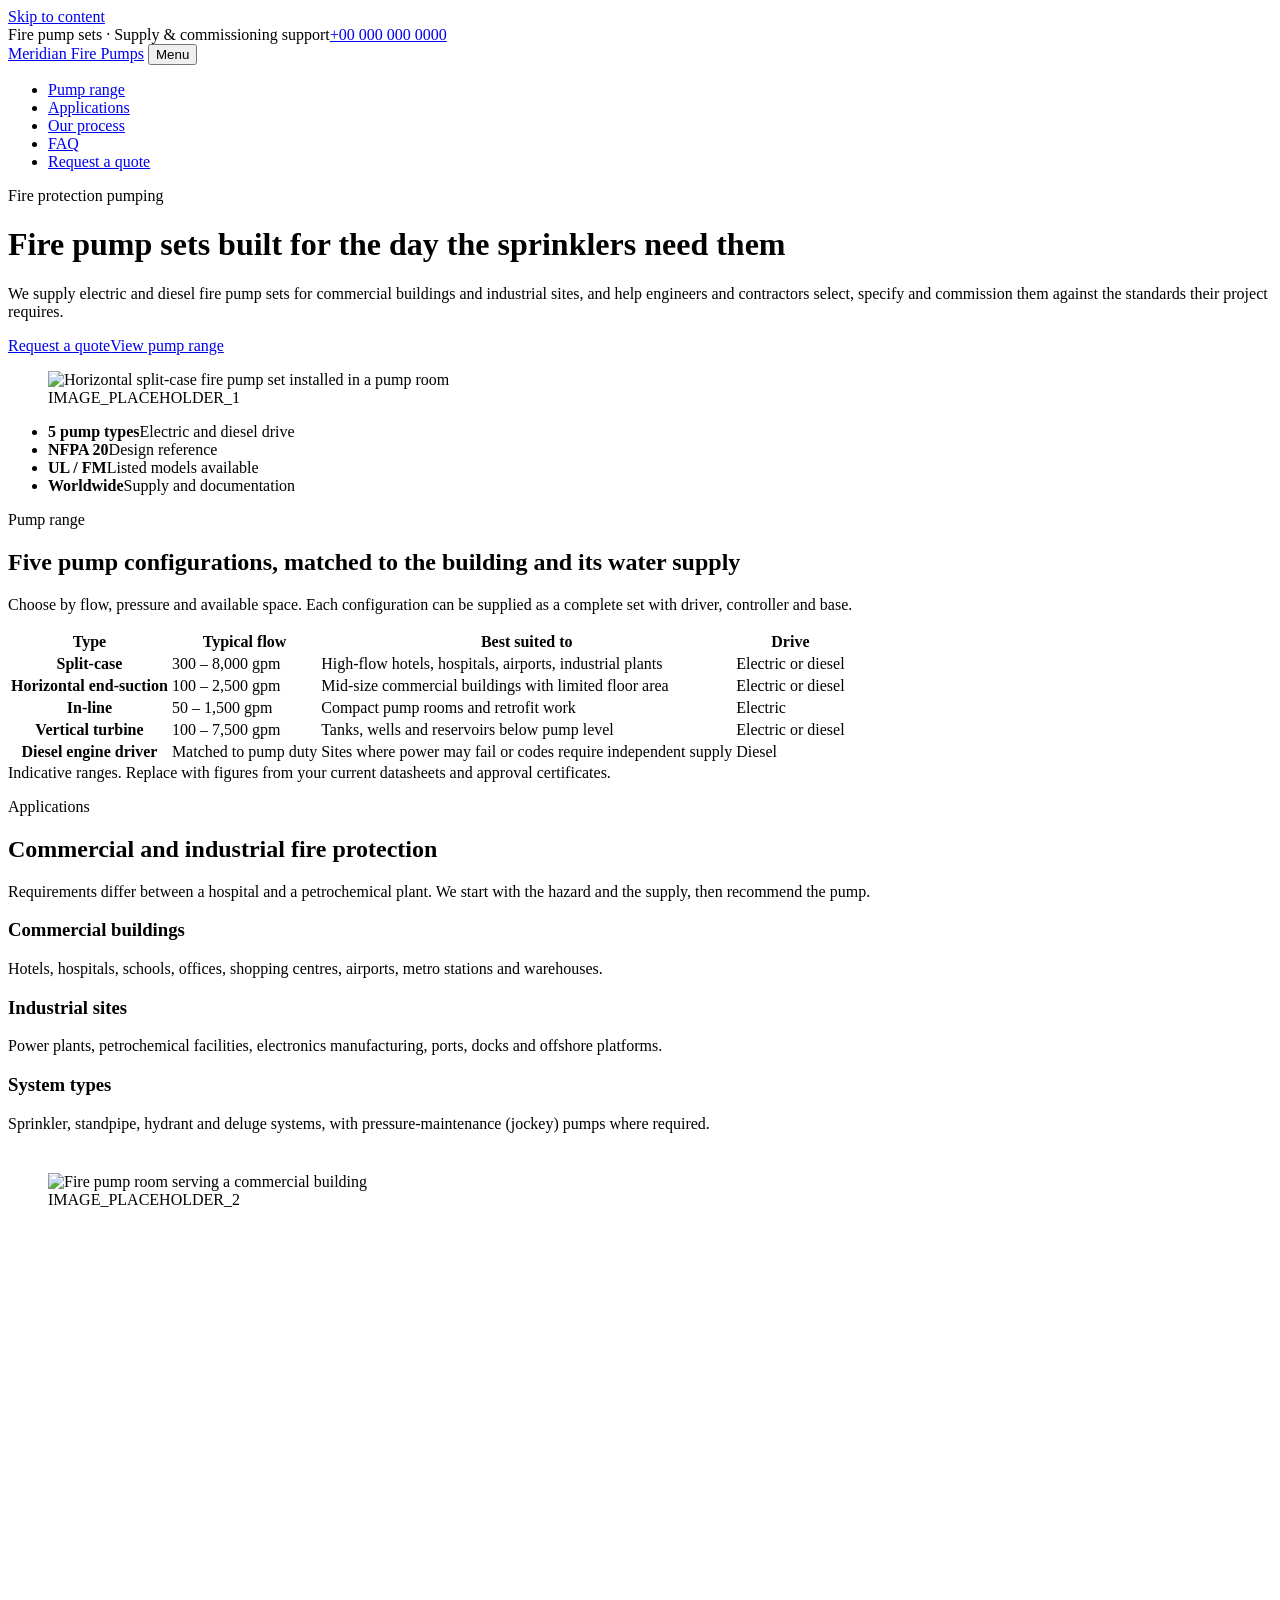
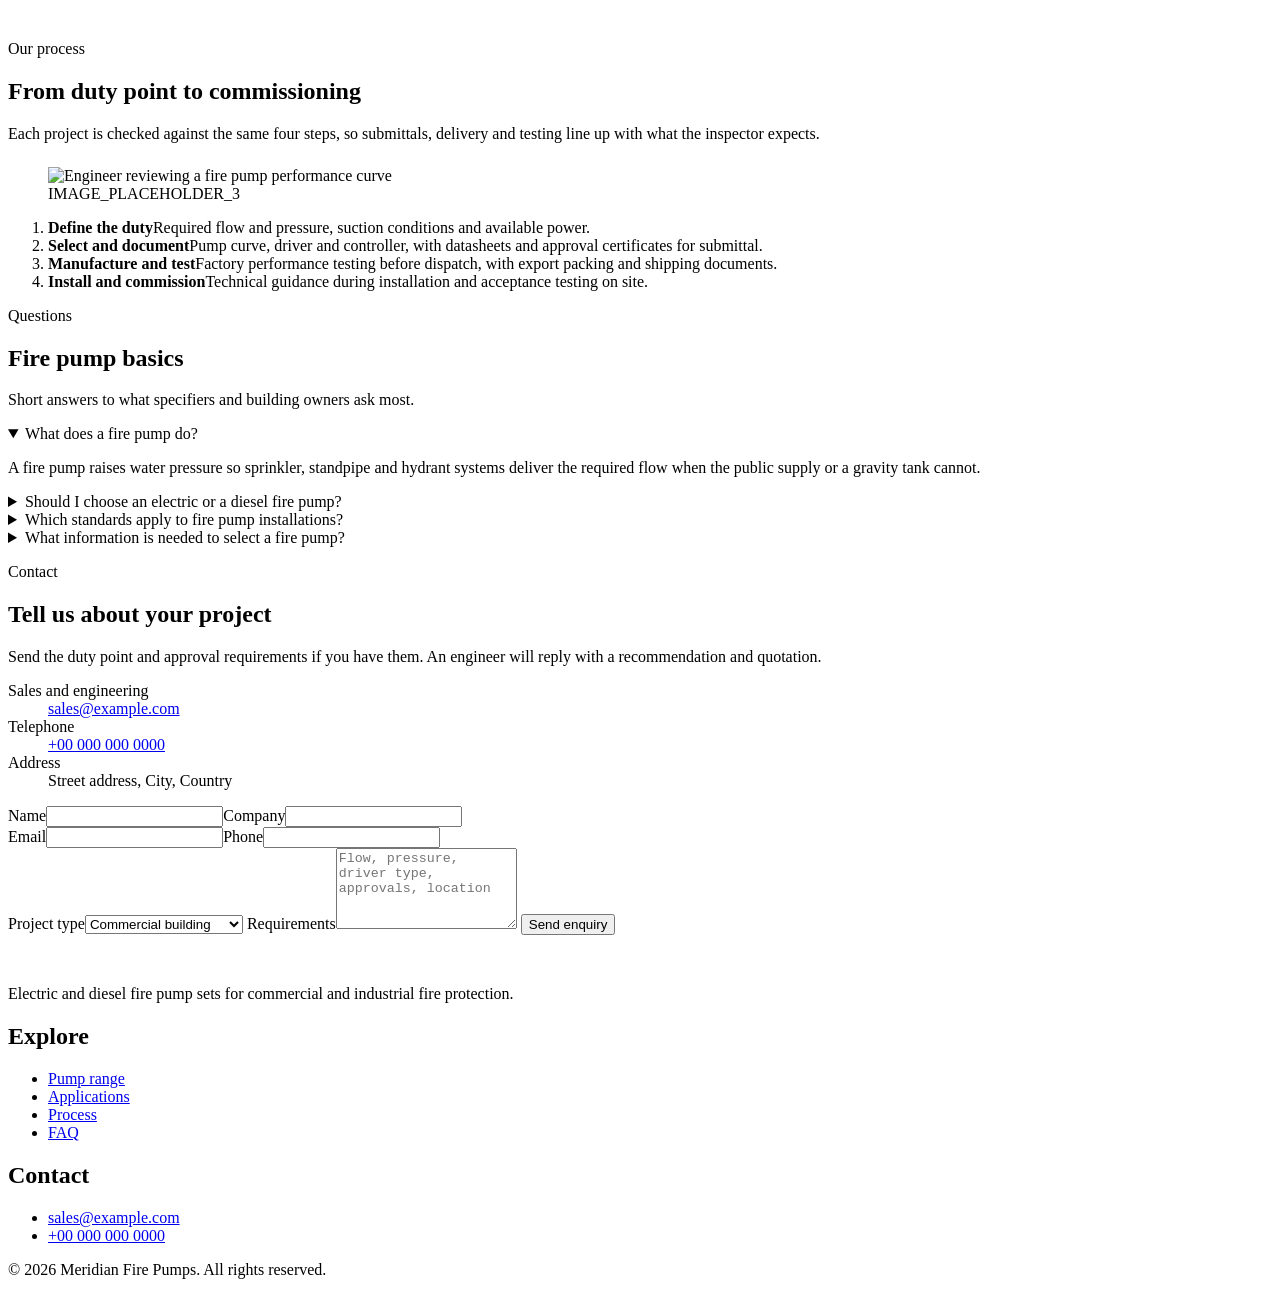
==== index.html @ e3a0d924 "Add files via upload" ====
<!DOCTYPE html>
<html lang="en">
<head>
<meta charset="utf-8">
<meta name="viewport" content="width=device-width, initial-scale=1">
<title>Fire Pump Sets for Commercial &amp; Industrial Buildings | Meridian Fire Pumps</title>
<meta name="description" content="Electric and diesel fire pump sets for hotels, hospitals, warehouses and industrial plants. Split-case, end-suction, in-line and vertical turbine models, with selection and commissioning support.">
<link rel="canonical" href="https://YOUR-USERNAME.github.io/REPO/">
<meta name="theme-color" content="#10202e">
<meta property="og:type" content="website">
<meta property="og:title" content="Fire Pump Sets for Commercial &amp; Industrial Buildings | Meridian Fire Pumps">
<meta property="og:description" content="Electric and diesel fire pump sets with selection, supply and commissioning support.">
<meta property="og:url" content="https://YOUR-USERNAME.github.io/REPO/">
<meta property="og:image" content="https://YOUR-USERNAME.github.io/REPO/assets/img/og-image.jpg">
<meta name="twitter:card" content="summary_large_image">
<link rel="icon" href="data:image/svg+xml,%3Csvg xmlns='http://www.w3.org/2000/svg' viewBox='0 0 10 10'%3E%3Crect width='10' height='10' fill='%23a8231b'/%3E%3C/svg%3E">
<link rel="stylesheet" href="assets/css/style.css">
<script type="application/ld+json">
{"@context":"https://schema.org","@graph":[
{"@type":"Organization","@id":"https://YOUR-USERNAME.github.io/REPO/#org","name":"Meridian Fire Pumps","url":"https://YOUR-USERNAME.github.io/REPO/","logo":"https://YOUR-USERNAME.github.io/REPO/assets/img/logo.png","description":"Supplier of electric and diesel fire pump sets for commercial and industrial fire protection systems.","email":"sales@example.com","telephone":"+00-000-000-0000","address":{"@type":"PostalAddress","streetAddress":"Street address","addressLocality":"City","addressCountry":"Country"},"knowsAbout":["Fire pumps","NFPA 20","Diesel engine fire pumps","Fire protection systems"]},
{"@type":"WebSite","@id":"https://YOUR-USERNAME.github.io/REPO/#website","url":"https://YOUR-USERNAME.github.io/REPO/","name":"Meridian Fire Pumps","publisher":{"@id":"https://YOUR-USERNAME.github.io/REPO/#org"},"inLanguage":"en"},
{"@type":"WebPage","@id":"https://YOUR-USERNAME.github.io/REPO/#page","url":"https://YOUR-USERNAME.github.io/REPO/","name":"Fire Pump Sets for Commercial & Industrial Buildings","isPartOf":{"@id":"https://YOUR-USERNAME.github.io/REPO/#website"},"about":{"@id":"https://YOUR-USERNAME.github.io/REPO/#org"}},
{"@type":"ItemList","name":"Fire pump range","itemListElement":[
{"@type":"ListItem","position":1,"name":"Split-case fire pumps"},
{"@type":"ListItem","position":2,"name":"Horizontal end-suction fire pumps"},
{"@type":"ListItem","position":3,"name":"In-line fire pumps"},
{"@type":"ListItem","position":4,"name":"Vertical turbine fire pumps"},
{"@type":"ListItem","position":5,"name":"Diesel engine fire pump drivers"}]},
{"@type":"FAQPage","mainEntity":[
{"@type":"Question","name":"What does a fire pump do?","acceptedAnswer":{"@type":"Answer","text":"A fire pump raises water pressure so sprinkler, standpipe and hydrant systems deliver the required flow when the public supply or a gravity tank cannot."}},
{"@type":"Question","name":"Should I choose an electric or a diesel fire pump?","acceptedAnswer":{"@type":"Answer","text":"Electric drivers suit sites with a reliable, code-compliant power supply. Diesel drivers run independently of the grid and are chosen where power may fail or where the authority having jurisdiction requires it. Many sites install one of each."}},
{"@type":"Question","name":"Which standards apply to fire pump installations?","acceptedAnswer":{"@type":"Answer","text":"NFPA 20 is the widely referenced standard for stationary fire pump installation. Local codes and the authority having jurisdiction may add requirements, and many projects require UL or FM listed equipment."}},
{"@type":"Question","name":"What information is needed to select a fire pump?","acceptedAnswer":{"@type":"Answer","text":"We need the required flow and pressure, the water source and suction conditions, the building or hazard type, available power, and the approvals your project requires."}}]}
]}
</script>
</head>
<body>
<a class="skip" href="#main">Skip to content</a>
<div class="top"><div class="wrap"><span>Fire pump sets &middot; Supply &amp; commissioning support</span><a href="tel:+000000000000">+00 000 000 0000</a></div></div>
<header class="site"><div class="wrap">
  <a class="brand" href="#top"><i aria-hidden="true"></i>Meridian Fire Pumps</a>
  <button class="menu" aria-expanded="false" aria-controls="nav">Menu</button>
  <nav id="nav" aria-label="Primary"><ul>
    <li><a href="#range">Pump range</a></li><li><a href="#applications">Applications</a></li>
    <li><a href="#process">Our process</a></li><li><a href="#faq">FAQ</a></li>
    <li><a class="btn" href="#contact">Request a quote</a></li></ul></nav>
</div></header>
<main id="main">
<div id="top" class="hero"><div class="wrap">
  <div>
    <p class="eyebrow">Fire protection pumping</p>
    <h1>Fire pump sets built for the day the sprinklers need them</h1>
    <p class="lede">We supply electric and diesel fire pump sets for commercial buildings and industrial sites, and help engineers and contractors select, specify and commission them against the standards their project requires.</p>
    <div class="actions"><a class="btn" href="#contact">Request a quote</a><a class="btn ghost" href="#range">View pump range</a></div>
  </div>
  <figure class="ph"><img src="assets/img/IMAGE_PLACEHOLDER_1.jpg" width="1200" height="900" alt="Horizontal split-case fire pump set installed in a pump room" fetchpriority="high"><figcaption>IMAGE_PLACEHOLDER_1</figcaption></figure>
</div></div>
<div class="facts"><div class="wrap"><ul>
  <li><b>5 pump types</b><span>Electric and diesel drive</span></li>
  <li><b>NFPA 20</b><span>Design reference</span></li>
  <li><b>UL / FM</b><span>Listed models available</span></li>
  <li><b>Worldwide</b><span>Supply and documentation</span></li>
</ul></div></div>

<section id="range"><div class="wrap">
  <div class="head"><p class="eyebrow">Pump range</p><h2>Five pump configurations, matched to the building and its water supply</h2>
  <p>Choose by flow, pressure and available space. Each configuration can be supplied as a complete set with driver, controller and base.</p></div>
  <div class="scroll"><table>
    <caption class="note" style="text-align:left;caption-side:bottom">Indicative ranges. Replace with figures from your current datasheets and approval certificates.</caption>
    <thead><tr><th scope="col">Type</th><th scope="col">Typical flow</th><th scope="col">Best suited to</th><th scope="col">Drive</th></tr></thead>
    <tbody>
    <tr><th scope="row">Split-case</th><td>300 – 8,000 gpm</td><td>High-flow hotels, hospitals, airports, industrial plants</td><td>Electric or diesel</td></tr>
    <tr><th scope="row">Horizontal end-suction</th><td>100 – 2,500 gpm</td><td>Mid-size commercial buildings with limited floor area</td><td>Electric or diesel</td></tr>
    <tr><th scope="row">In-line</th><td>50 – 1,500 gpm</td><td>Compact pump rooms and retrofit work</td><td>Electric</td></tr>
    <tr><th scope="row">Vertical turbine</th><td>100 – 7,500 gpm</td><td>Tanks, wells and reservoirs below pump level</td><td>Electric or diesel</td></tr>
    <tr><th scope="row">Diesel engine driver</th><td>Matched to pump duty</td><td>Sites where power may fail or codes require independent supply</td><td>Diesel</td></tr>
    </tbody></table></div>
</div></section>

<section class="alt" id="applications"><div class="wrap">
  <div class="head"><p class="eyebrow">Applications</p><h2>Commercial and industrial fire protection</h2>
  <p>Requirements differ between a hospital and a petrochemical plant. We start with the hazard and the supply, then recommend the pump.</p></div>
  <div class="cols">
    <div><h3>Commercial buildings</h3><p>Hotels, hospitals, schools, offices, shopping centres, airports, metro stations and warehouses.</p></div>
    <div><h3>Industrial sites</h3><p>Power plants, petrochemical facilities, electronics manufacturing, ports, docks and offshore platforms.</p></div>
    <div><h3>System types</h3><p>Sprinkler, standpipe, hydrant and deluge systems, with pressure-maintenance (jockey) pumps where required.</p></div>
  </div>
  <figure class="ph" style="margin-top:2.5rem;aspect-ratio:21/8"><img src="assets/img/IMAGE_PLACEHOLDER_2.jpg" width="1600" height="610" alt="Fire pump room serving a commercial building" loading="lazy"><figcaption>IMAGE_PLACEHOLDER_2</figcaption></figure>
</div></section>

<section id="process"><div class="wrap two">
  <div><p class="eyebrow">Our process</p><h2>From duty point to commissioning</h2>
  <p>Each project is checked against the same four steps, so submittals, delivery and testing line up with what the inspector expects.</p>
  <figure class="ph" style="margin-top:1.5rem"><img src="assets/img/IMAGE_PLACEHOLDER_3.jpg" width="1200" height="900" alt="Engineer reviewing a fire pump performance curve" loading="lazy"><figcaption>IMAGE_PLACEHOLDER_3</figcaption></figure></div>
  <ol class="steps">
    <li><b>Define the duty</b>Required flow and pressure, suction conditions and available power.</li>
    <li><b>Select and document</b>Pump curve, driver and controller, with datasheets and approval certificates for submittal.</li>
    <li><b>Manufacture and test</b>Factory performance testing before dispatch, with export packing and shipping documents.</li>
    <li><b>Install and commission</b>Technical guidance during installation and acceptance testing on site.</li>
  </ol>
</div></section>

<section class="alt" id="faq"><div class="wrap two">
  <div class="head"><p class="eyebrow">Questions</p><h2>Fire pump basics</h2><p>Short answers to what specifiers and building owners ask most.</p></div>
  <div>
    <details open><summary>What does a fire pump do?</summary><p>A fire pump raises water pressure so sprinkler, standpipe and hydrant systems deliver the required flow when the public supply or a gravity tank cannot.</p></details>
    <details><summary>Should I choose an electric or a diesel fire pump?</summary><p>Electric drivers suit sites with a reliable, code-compliant power supply. Diesel drivers run independently of the grid and are chosen where power may fail or where the authority having jurisdiction requires it. Many sites install one of each.</p></details>
    <details><summary>Which standards apply to fire pump installations?</summary><p>NFPA 20 is the widely referenced standard for stationary fire pump installation. Local codes and the authority having jurisdiction may add requirements, and many projects require UL or FM listed equipment.</p></details>
    <details><summary>What information is needed to select a fire pump?</summary><p>The required flow and pressure, the water source and suction conditions, the building or hazard type, available power, and the approvals your project requires.</p></details>
  </div>
</div></section>

<section id="contact"><div class="wrap two">
  <div><p class="eyebrow">Contact</p><h2>Tell us about your project</h2>
  <p>Send the duty point and approval requirements if you have them. An engineer will reply with a recommendation and quotation.</p>
  <dl><dt>Sales and engineering</dt><dd><a href="mailto:sales@example.com">sales@example.com</a></dd>
  <dt>Telephone</dt><dd><a href="tel:+000000000000">+00 000 000 0000</a></dd>
  <dt>Address</dt><dd>Street address, City, Country</dd></dl></div>
  <form id="enquiry" aria-label="Enquiry form">
    <div class="row"><label>Name<input name="name" required autocomplete="name"></label><label>Company<input name="company" autocomplete="organization"></label></div>
    <div class="row"><label>Email<input name="email" type="email" required autocomplete="email"></label><label>Phone<input name="phone" type="tel" autocomplete="tel"></label></div>
    <label>Project type<select name="type"><option>Commercial building</option><option>Industrial site</option><option>Replacement or retrofit</option><option>Other</option></select></label>
    <label>Requirements<textarea name="message" rows="5" placeholder="Flow, pressure, driver type, approvals, location"></textarea></label>
    <button class="btn" type="submit">Send enquiry</button>
  </form>
</div></section>
</main>
<footer><div class="wrap">
  <div><p class="brand" style="color:#fff"><i aria-hidden="true"></i>Meridian Fire Pumps</p><p>Electric and diesel fire pump sets for commercial and industrial fire protection.</p></div>
  <div><h2>Explore</h2><ul><li><a href="#range">Pump range</a></li><li><a href="#applications">Applications</a></li><li><a href="#process">Process</a></li><li><a href="#faq">FAQ</a></li></ul></div>
  <div><h2>Contact</h2><ul><li><a href="mailto:sales@example.com">sales@example.com</a></li><li><a href="tel:+000000000000">+00 000 000 0000</a></li></ul></div>
  <p class="legal">&copy; <span id="yr">2026</span> Meridian Fire Pumps. All rights reserved.</p>
</div></footer>
<script src="assets/js/main.js" defer></script>
</body>
</html>
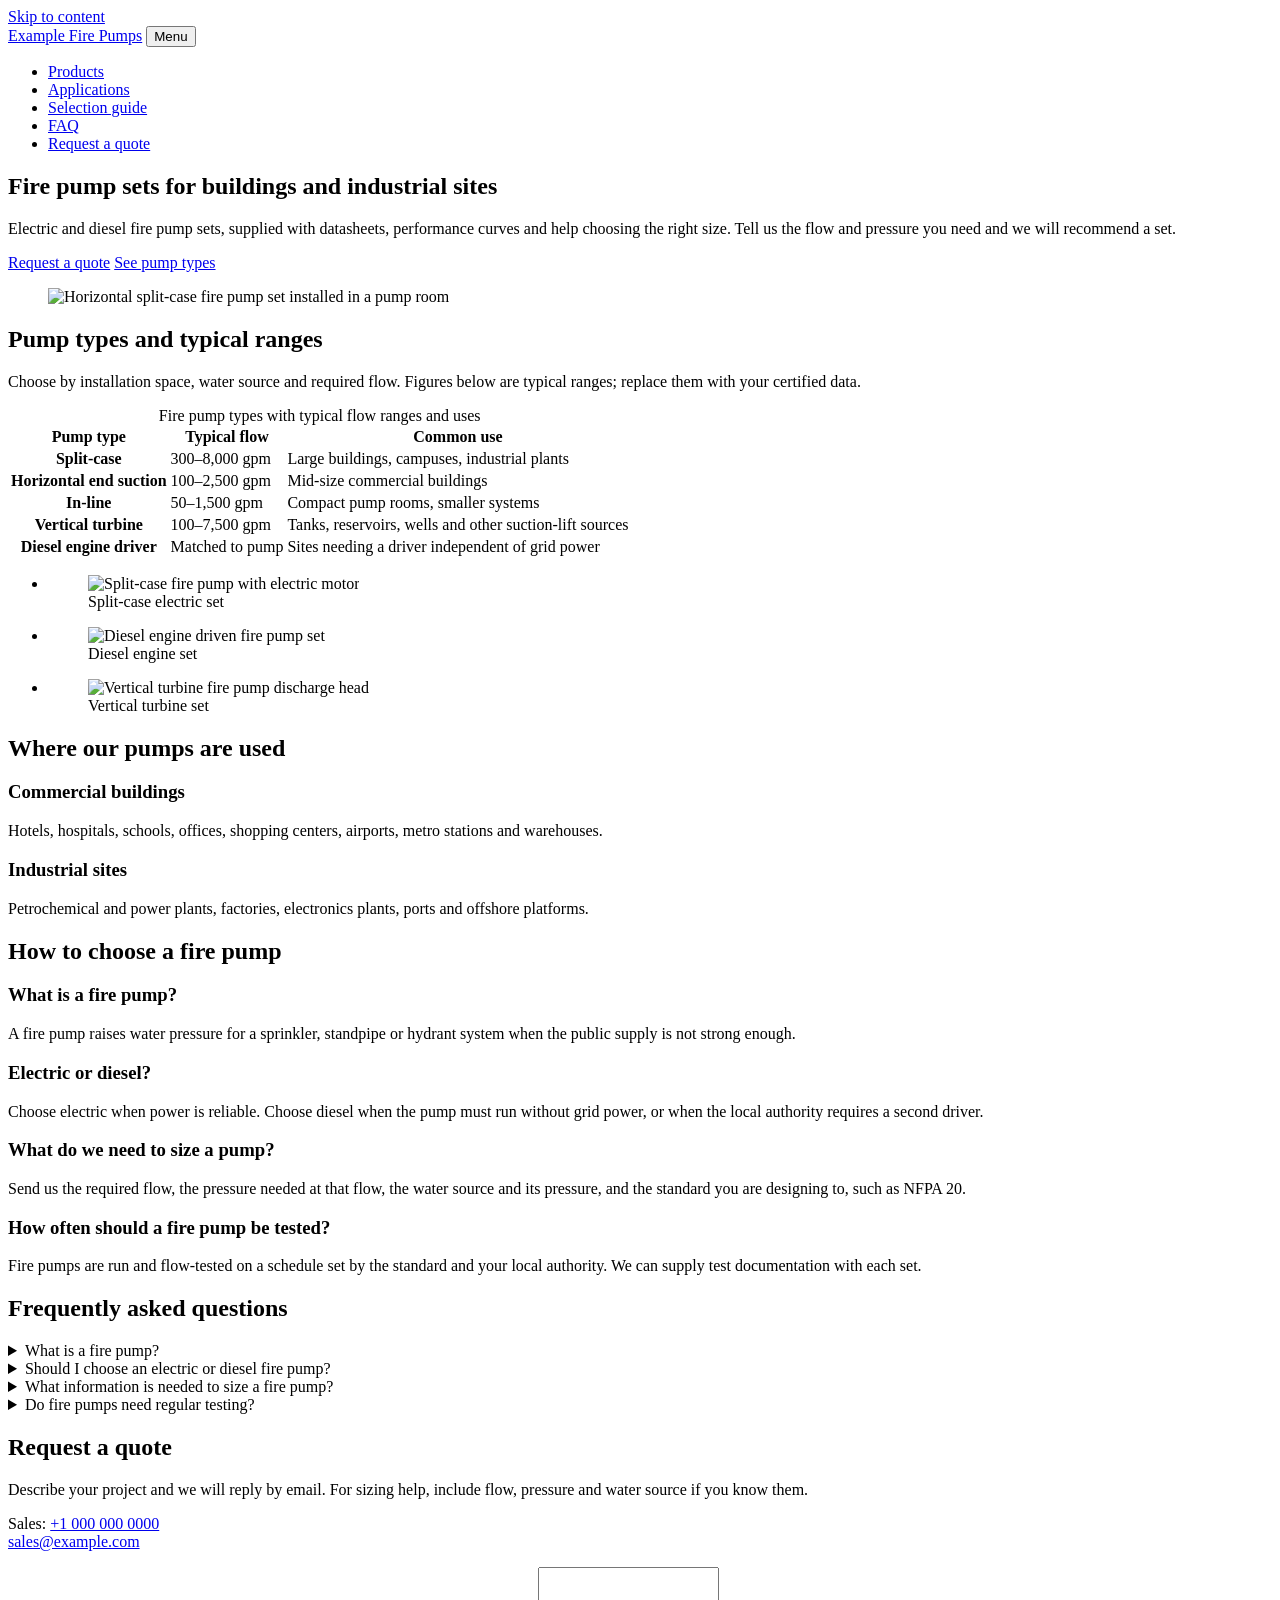
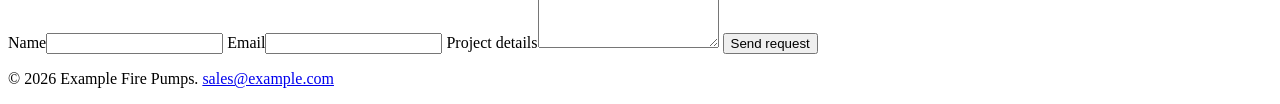
==== commit cf3c2f48: "Add files via upload" ====
--- a/index.html
+++ b/index.html
@@ -3,134 +3,149 @@
 <head>
 <meta charset="utf-8">
 <meta name="viewport" content="width=device-width, initial-scale=1">
-<title>Fire Pump Sets for Commercial &amp; Industrial Buildings | Meridian Fire Pumps</title>
-<meta name="description" content="Electric and diesel fire pump sets for hotels, hospitals, warehouses and industrial plants. Split-case, end-suction, in-line and vertical turbine models, with selection and commissioning support.">
-<link rel="canonical" href="https://YOUR-USERNAME.github.io/REPO/">
-<meta name="theme-color" content="#10202e">
+<title>Fire Pumps and Pump Sets for Commercial and Industrial Buildings | Example Fire Pumps</title>
+<meta name="description" content="Electric and diesel fire pump sets for commercial and industrial buildings: split-case, end suction, in-line and vertical turbine. Sizing help, documentation and quotes.">
+<link rel="canonical" href="https://YOURNAME.github.io/REPO/">
+<meta name="theme-color" content="#1c2430">
 <meta property="og:type" content="website">
-<meta property="og:title" content="Fire Pump Sets for Commercial &amp; Industrial Buildings | Meridian Fire Pumps">
-<meta property="og:description" content="Electric and diesel fire pump sets with selection, supply and commissioning support.">
-<meta property="og:url" content="https://YOUR-USERNAME.github.io/REPO/">
-<meta property="og:image" content="https://YOUR-USERNAME.github.io/REPO/assets/img/og-image.jpg">
-<meta name="twitter:card" content="summary_large_image">
-<link rel="icon" href="data:image/svg+xml,%3Csvg xmlns='http://www.w3.org/2000/svg' viewBox='0 0 10 10'%3E%3Crect width='10' height='10' fill='%23a8231b'/%3E%3C/svg%3E">
-<link rel="stylesheet" href="assets/css/style.css">
+<meta property="og:title" content="Fire Pumps and Pump Sets | Example Fire Pumps">
+<meta property="og:description" content="Electric and diesel fire pump sets with sizing help, documentation and quotes.">
+<meta property="og:url" content="https://YOURNAME.github.io/REPO/">
+<meta property="og:image" content="https://YOURNAME.github.io/REPO/assets/IMAGE_PLACEHOLDER_OG.jpg">
+<link rel="stylesheet" href="assets/style.css">
 <script type="application/ld+json">
 {"@context":"https://schema.org","@graph":[
-{"@type":"Organization","@id":"https://YOUR-USERNAME.github.io/REPO/#org","name":"Meridian Fire Pumps","url":"https://YOUR-USERNAME.github.io/REPO/","logo":"https://YOUR-USERNAME.github.io/REPO/assets/img/logo.png","description":"Supplier of electric and diesel fire pump sets for commercial and industrial fire protection systems.","email":"sales@example.com","telephone":"+00-000-000-0000","address":{"@type":"PostalAddress","streetAddress":"Street address","addressLocality":"City","addressCountry":"Country"},"knowsAbout":["Fire pumps","NFPA 20","Diesel engine fire pumps","Fire protection systems"]},
-{"@type":"WebSite","@id":"https://YOUR-USERNAME.github.io/REPO/#website","url":"https://YOUR-USERNAME.github.io/REPO/","name":"Meridian Fire Pumps","publisher":{"@id":"https://YOUR-USERNAME.github.io/REPO/#org"},"inLanguage":"en"},
-{"@type":"WebPage","@id":"https://YOUR-USERNAME.github.io/REPO/#page","url":"https://YOUR-USERNAME.github.io/REPO/","name":"Fire Pump Sets for Commercial & Industrial Buildings","isPartOf":{"@id":"https://YOUR-USERNAME.github.io/REPO/#website"},"about":{"@id":"https://YOUR-USERNAME.github.io/REPO/#org"}},
-{"@type":"ItemList","name":"Fire pump range","itemListElement":[
-{"@type":"ListItem","position":1,"name":"Split-case fire pumps"},
-{"@type":"ListItem","position":2,"name":"Horizontal end-suction fire pumps"},
-{"@type":"ListItem","position":3,"name":"In-line fire pumps"},
-{"@type":"ListItem","position":4,"name":"Vertical turbine fire pumps"},
-{"@type":"ListItem","position":5,"name":"Diesel engine fire pump drivers"}]},
+{"@type":"Organization","@id":"https://YOURNAME.github.io/REPO/#org","name":"Example Fire Pumps","url":"https://YOURNAME.github.io/REPO/","logo":"https://YOURNAME.github.io/REPO/assets/IMAGE_PLACEHOLDER_LOGO.png","email":"sales@example.com","telephone":"+1-000-000-0000","description":"Supplier of electric and diesel fire pump sets for commercial and industrial buildings."},
+{"@type":"WebSite","@id":"https://YOURNAME.github.io/REPO/#site","url":"https://YOURNAME.github.io/REPO/","name":"Example Fire Pumps","publisher":{"@id":"https://YOURNAME.github.io/REPO/#org"},"inLanguage":"en"},
 {"@type":"FAQPage","mainEntity":[
-{"@type":"Question","name":"What does a fire pump do?","acceptedAnswer":{"@type":"Answer","text":"A fire pump raises water pressure so sprinkler, standpipe and hydrant systems deliver the required flow when the public supply or a gravity tank cannot."}},
-{"@type":"Question","name":"Should I choose an electric or a diesel fire pump?","acceptedAnswer":{"@type":"Answer","text":"Electric drivers suit sites with a reliable, code-compliant power supply. Diesel drivers run independently of the grid and are chosen where power may fail or where the authority having jurisdiction requires it. Many sites install one of each."}},
-{"@type":"Question","name":"Which standards apply to fire pump installations?","acceptedAnswer":{"@type":"Answer","text":"NFPA 20 is the widely referenced standard for stationary fire pump installation. Local codes and the authority having jurisdiction may add requirements, and many projects require UL or FM listed equipment."}},
-{"@type":"Question","name":"What information is needed to select a fire pump?","acceptedAnswer":{"@type":"Answer","text":"We need the required flow and pressure, the water source and suction conditions, the building or hazard type, available power, and the approvals your project requires."}}]}
+{"@type":"Question","name":"What is a fire pump?","acceptedAnswer":{"@type":"Answer","text":"A fire pump is a dedicated pump that raises water pressure for a building's sprinkler, standpipe or hydrant system when the public supply is not strong enough."}},
+{"@type":"Question","name":"Should I choose an electric or diesel fire pump?","acceptedAnswer":{"@type":"Answer","text":"Electric pumps suit sites with a reliable power supply. Diesel pumps run independently of the grid, so they suit sites where power may fail or where the authority having jurisdiction requires a second driver."}},
+{"@type":"Question","name":"What information is needed to size a fire pump?","acceptedAnswer":{"@type":"Answer","text":"The required flow in gpm or L/min, the required pressure at that flow, the water source and its pressure, and the applicable standard, such as NFPA 20."}},
+{"@type":"Question","name":"Do fire pumps need regular testing?","acceptedAnswer":{"@type":"Answer","text":"Yes. Fire pumps are normally run and flow-tested on a schedule set by the installation standard and the local authority. Check the requirements that apply to your site."}}]}
 ]}
 </script>
 </head>
 <body>
 <a class="skip" href="#main">Skip to content</a>
-<div class="top"><div class="wrap"><span>Fire pump sets &middot; Supply &amp; commissioning support</span><a href="tel:+000000000000">+00 000 000 0000</a></div></div>
-<header class="site"><div class="wrap">
-  <a class="brand" href="#top"><i aria-hidden="true"></i>Meridian Fire Pumps</a>
-  <button class="menu" aria-expanded="false" aria-controls="nav">Menu</button>
-  <nav id="nav" aria-label="Primary"><ul>
-    <li><a href="#range">Pump range</a></li><li><a href="#applications">Applications</a></li>
-    <li><a href="#process">Our process</a></li><li><a href="#faq">FAQ</a></li>
-    <li><a class="btn" href="#contact">Request a quote</a></li></ul></nav>
-</div></header>
+<header class="site-header">
+<div class="wrap bar">
+<a class="brand" href="./">Example Fire Pumps</a>
+<button class="nav-toggle" aria-expanded="false" aria-controls="nav">Menu</button>
+<nav id="nav" aria-label="Main">
+<ul>
+<li><a href="#products">Products</a></li>
+<li><a href="#applications">Applications</a></li>
+<li><a href="#guide">Selection guide</a></li>
+<li><a href="#faq">FAQ</a></li>
+<li><a class="btn" href="#contact">Request a quote</a></li>
+</ul>
+</nav>
+</div>
+</header>
+
 <main id="main">
-<div id="top" class="hero"><div class="wrap">
-  <div>
-    <p class="eyebrow">Fire protection pumping</p>
-    <h1>Fire pump sets built for the day the sprinklers need them</h1>
-    <p class="lede">We supply electric and diesel fire pump sets for commercial buildings and industrial sites, and help engineers and contractors select, specify and commission them against the standards their project requires.</p>
-    <div class="actions"><a class="btn" href="#contact">Request a quote</a><a class="btn ghost" href="#range">View pump range</a></div>
-  </div>
-  <figure class="ph"><img src="assets/img/IMAGE_PLACEHOLDER_1.jpg" width="1200" height="900" alt="Horizontal split-case fire pump set installed in a pump room" fetchpriority="high"><figcaption>IMAGE_PLACEHOLDER_1</figcaption></figure>
-</div></div>
-<div class="facts"><div class="wrap"><ul>
-  <li><b>5 pump types</b><span>Electric and diesel drive</span></li>
-  <li><b>NFPA 20</b><span>Design reference</span></li>
-  <li><b>UL / FM</b><span>Listed models available</span></li>
-  <li><b>Worldwide</b><span>Supply and documentation</span></li>
-</ul></div></div>
+<section class="hero">
+<div class="wrap grid2">
+<div>
+<h1>Fire pump sets for buildings and industrial sites</h1>
+<p class="lead">Electric and diesel fire pump sets, supplied with datasheets, performance curves and help choosing the right size. Tell us the flow and pressure you need and we will recommend a set.</p>
+<p><a class="btn" href="#contact">Request a quote</a> <a class="link" href="#products">See pump types</a></p>
+</div>
+<figure>
+<img src="IMAGE_PLACEHOLDER_1" alt="Horizontal split-case fire pump set installed in a pump room" width="640" height="480" fetchpriority="high">
+</figure>
+</div>
+</section>
 
-<section id="range"><div class="wrap">
-  <div class="head"><p class="eyebrow">Pump range</p><h2>Five pump configurations, matched to the building and its water supply</h2>
-  <p>Choose by flow, pressure and available space. Each configuration can be supplied as a complete set with driver, controller and base.</p></div>
-  <div class="scroll"><table>
-    <caption class="note" style="text-align:left;caption-side:bottom">Indicative ranges. Replace with figures from your current datasheets and approval certificates.</caption>
-    <thead><tr><th scope="col">Type</th><th scope="col">Typical flow</th><th scope="col">Best suited to</th><th scope="col">Drive</th></tr></thead>
-    <tbody>
-    <tr><th scope="row">Split-case</th><td>300 – 8,000 gpm</td><td>High-flow hotels, hospitals, airports, industrial plants</td><td>Electric or diesel</td></tr>
-    <tr><th scope="row">Horizontal end-suction</th><td>100 – 2,500 gpm</td><td>Mid-size commercial buildings with limited floor area</td><td>Electric or diesel</td></tr>
-    <tr><th scope="row">In-line</th><td>50 – 1,500 gpm</td><td>Compact pump rooms and retrofit work</td><td>Electric</td></tr>
-    <tr><th scope="row">Vertical turbine</th><td>100 – 7,500 gpm</td><td>Tanks, wells and reservoirs below pump level</td><td>Electric or diesel</td></tr>
-    <tr><th scope="row">Diesel engine driver</th><td>Matched to pump duty</td><td>Sites where power may fail or codes require independent supply</td><td>Diesel</td></tr>
-    </tbody></table></div>
-</div></section>
+<section id="products" class="band">
+<div class="wrap">
+<h2>Pump types and typical ranges</h2>
+<p>Choose by installation space, water source and required flow. Figures below are typical ranges; replace them with your certified data.</p>
+<div class="table-scroll">
+<table>
+<caption class="sr">Fire pump types with typical flow ranges and uses</caption>
+<thead><tr><th scope="col">Pump type</th><th scope="col">Typical flow</th><th scope="col">Common use</th></tr></thead>
+<tbody>
+<!-- CONFIRM all ranges and approvals (UL, FM, CE, etc.) before publishing -->
+<tr><th scope="row">Split-case</th><td>300–8,000 gpm</td><td>Large buildings, campuses, industrial plants</td></tr>
+<tr><th scope="row">Horizontal end suction</th><td>100–2,500 gpm</td><td>Mid-size commercial buildings</td></tr>
+<tr><th scope="row">In-line</th><td>50–1,500 gpm</td><td>Compact pump rooms, smaller systems</td></tr>
+<tr><th scope="row">Vertical turbine</th><td>100–7,500 gpm</td><td>Tanks, reservoirs, wells and other suction-lift sources</td></tr>
+<tr><th scope="row">Diesel engine driver</th><td>Matched to pump</td><td>Sites needing a driver independent of grid power</td></tr>
+</tbody>
+</table>
+</div>
+<ul class="gallery">
+<li><figure><img src="IMAGE_PLACEHOLDER_2" alt="Split-case fire pump with electric motor" width="400" height="300" loading="lazy"><figcaption>Split-case electric set</figcaption></figure></li>
+<li><figure><img src="IMAGE_PLACEHOLDER_3" alt="Diesel engine driven fire pump set" width="400" height="300" loading="lazy"><figcaption>Diesel engine set</figcaption></figure></li>
+<li><figure><img src="IMAGE_PLACEHOLDER_4" alt="Vertical turbine fire pump discharge head" width="400" height="300" loading="lazy"><figcaption>Vertical turbine set</figcaption></figure></li>
+</ul>
+</div>
+</section>
 
-<section class="alt" id="applications"><div class="wrap">
-  <div class="head"><p class="eyebrow">Applications</p><h2>Commercial and industrial fire protection</h2>
-  <p>Requirements differ between a hospital and a petrochemical plant. We start with the hazard and the supply, then recommend the pump.</p></div>
-  <div class="cols">
-    <div><h3>Commercial buildings</h3><p>Hotels, hospitals, schools, offices, shopping centres, airports, metro stations and warehouses.</p></div>
-    <div><h3>Industrial sites</h3><p>Power plants, petrochemical facilities, electronics manufacturing, ports, docks and offshore platforms.</p></div>
-    <div><h3>System types</h3><p>Sprinkler, standpipe, hydrant and deluge systems, with pressure-maintenance (jockey) pumps where required.</p></div>
-  </div>
-  <figure class="ph" style="margin-top:2.5rem;aspect-ratio:21/8"><img src="assets/img/IMAGE_PLACEHOLDER_2.jpg" width="1600" height="610" alt="Fire pump room serving a commercial building" loading="lazy"><figcaption>IMAGE_PLACEHOLDER_2</figcaption></figure>
-</div></section>
+<section id="applications">
+<div class="wrap">
+<h2>Where our pumps are used</h2>
+<div class="grid2">
+<div>
+<h3>Commercial buildings</h3>
+<p>Hotels, hospitals, schools, offices, shopping centers, airports, metro stations and warehouses.</p>
+</div>
+<div>
+<h3>Industrial sites</h3>
+<p>Petrochemical and power plants, factories, electronics plants, ports and offshore platforms.</p>
+</div>
+</div>
+</div>
+</section>
 
-<section id="process"><div class="wrap two">
-  <div><p class="eyebrow">Our process</p><h2>From duty point to commissioning</h2>
-  <p>Each project is checked against the same four steps, so submittals, delivery and testing line up with what the inspector expects.</p>
-  <figure class="ph" style="margin-top:1.5rem"><img src="assets/img/IMAGE_PLACEHOLDER_3.jpg" width="1200" height="900" alt="Engineer reviewing a fire pump performance curve" loading="lazy"><figcaption>IMAGE_PLACEHOLDER_3</figcaption></figure></div>
-  <ol class="steps">
-    <li><b>Define the duty</b>Required flow and pressure, suction conditions and available power.</li>
-    <li><b>Select and document</b>Pump curve, driver and controller, with datasheets and approval certificates for submittal.</li>
-    <li><b>Manufacture and test</b>Factory performance testing before dispatch, with export packing and shipping documents.</li>
-    <li><b>Install and commission</b>Technical guidance during installation and acceptance testing on site.</li>
-  </ol>
-</div></section>
+<section id="guide" class="band">
+<div class="wrap narrow">
+<h2>How to choose a fire pump</h2>
+<h3>What is a fire pump?</h3>
+<p>A fire pump raises water pressure for a sprinkler, standpipe or hydrant system when the public supply is not strong enough.</p>
+<h3>Electric or diesel?</h3>
+<p>Choose electric when power is reliable. Choose diesel when the pump must run without grid power, or when the local authority requires a second driver.</p>
+<h3>What do we need to size a pump?</h3>
+<p>Send us the required flow, the pressure needed at that flow, the water source and its pressure, and the standard you are designing to, such as NFPA 20.</p>
+<h3>How often should a fire pump be tested?</h3>
+<p>Fire pumps are run and flow-tested on a schedule set by the standard and your local authority. We can supply test documentation with each set.</p>
+</div>
+</section>
 
-<section class="alt" id="faq"><div class="wrap two">
-  <div class="head"><p class="eyebrow">Questions</p><h2>Fire pump basics</h2><p>Short answers to what specifiers and building owners ask most.</p></div>
-  <div>
-    <details open><summary>What does a fire pump do?</summary><p>A fire pump raises water pressure so sprinkler, standpipe and hydrant systems deliver the required flow when the public supply or a gravity tank cannot.</p></details>
-    <details><summary>Should I choose an electric or a diesel fire pump?</summary><p>Electric drivers suit sites with a reliable, code-compliant power supply. Diesel drivers run independently of the grid and are chosen where power may fail or where the authority having jurisdiction requires it. Many sites install one of each.</p></details>
-    <details><summary>Which standards apply to fire pump installations?</summary><p>NFPA 20 is the widely referenced standard for stationary fire pump installation. Local codes and the authority having jurisdiction may add requirements, and many projects require UL or FM listed equipment.</p></details>
-    <details><summary>What information is needed to select a fire pump?</summary><p>The required flow and pressure, the water source and suction conditions, the building or hazard type, available power, and the approvals your project requires.</p></details>
-  </div>
-</div></section>
+<section id="faq">
+<div class="wrap narrow">
+<h2>Frequently asked questions</h2>
+<details><summary>What is a fire pump?</summary><p>A dedicated pump that raises water pressure for a building's sprinkler, standpipe or hydrant system.</p></details>
+<details><summary>Should I choose an electric or diesel fire pump?</summary><p>Electric suits reliable power. Diesel suits sites where power may fail or a second driver is required.</p></details>
+<details><summary>What information is needed to size a fire pump?</summary><p>Required flow, required pressure, water source and pressure, and the applicable standard.</p></details>
+<details><summary>Do fire pumps need regular testing?</summary><p>Yes. Testing intervals are set by the installation standard and local authority, so check what applies to your site.</p></details>
+</div>
+</section>
 
-<section id="contact"><div class="wrap two">
-  <div><p class="eyebrow">Contact</p><h2>Tell us about your project</h2>
-  <p>Send the duty point and approval requirements if you have them. An engineer will reply with a recommendation and quotation.</p>
-  <dl><dt>Sales and engineering</dt><dd><a href="mailto:sales@example.com">sales@example.com</a></dd>
-  <dt>Telephone</dt><dd><a href="tel:+000000000000">+00 000 000 0000</a></dd>
-  <dt>Address</dt><dd>Street address, City, Country</dd></dl></div>
-  <form id="enquiry" aria-label="Enquiry form">
-    <div class="row"><label>Name<input name="name" required autocomplete="name"></label><label>Company<input name="company" autocomplete="organization"></label></div>
-    <div class="row"><label>Email<input name="email" type="email" required autocomplete="email"></label><label>Phone<input name="phone" type="tel" autocomplete="tel"></label></div>
-    <label>Project type<select name="type"><option>Commercial building</option><option>Industrial site</option><option>Replacement or retrofit</option><option>Other</option></select></label>
-    <label>Requirements<textarea name="message" rows="5" placeholder="Flow, pressure, driver type, approvals, location"></textarea></label>
-    <button class="btn" type="submit">Send enquiry</button>
-  </form>
-</div></section>
+<section id="contact" class="band">
+<div class="wrap grid2">
+<div>
+<h2>Request a quote</h2>
+<p>Describe your project and we will reply by email. For sizing help, include flow, pressure and water source if you know them.</p>
+<p>Sales: <a href="tel:+10000000000">+1 000 000 0000</a><br><a href="mailto:sales@example.com">sales@example.com</a></p>
+</div>
+<form id="quote" action="https://formspree.io/f/YOUR_FORM_ID" method="post">
+<label for="name">Name</label><input id="name" name="name" autocomplete="name" required>
+<label for="email">Email</label><input id="email" name="email" type="email" autocomplete="email" required>
+<label for="msg">Project details</label><textarea id="msg" name="message" rows="5" required></textarea>
+<button class="btn" type="submit">Send request</button>
+<p id="status" role="status"></p>
+</form>
+</div>
+</section>
 </main>
-<footer><div class="wrap">
-  <div><p class="brand" style="color:#fff"><i aria-hidden="true"></i>Meridian Fire Pumps</p><p>Electric and diesel fire pump sets for commercial and industrial fire protection.</p></div>
-  <div><h2>Explore</h2><ul><li><a href="#range">Pump range</a></li><li><a href="#applications">Applications</a></li><li><a href="#process">Process</a></li><li><a href="#faq">FAQ</a></li></ul></div>
-  <div><h2>Contact</h2><ul><li><a href="mailto:sales@example.com">sales@example.com</a></li><li><a href="tel:+000000000000">+00 000 000 0000</a></li></ul></div>
-  <p class="legal">&copy; <span id="yr">2026</span> Meridian Fire Pumps. All rights reserved.</p>
-</div></footer>
-<script src="assets/js/main.js" defer></script>
+
+<footer>
+<div class="wrap">
+<p>&copy; <span id="y">2026</span> Example Fire Pumps. <a href="mailto:sales@example.com">sales@example.com</a></p>
+</div>
+</footer>
+<script src="assets/script.js" defer></script>
 </body>
 </html>
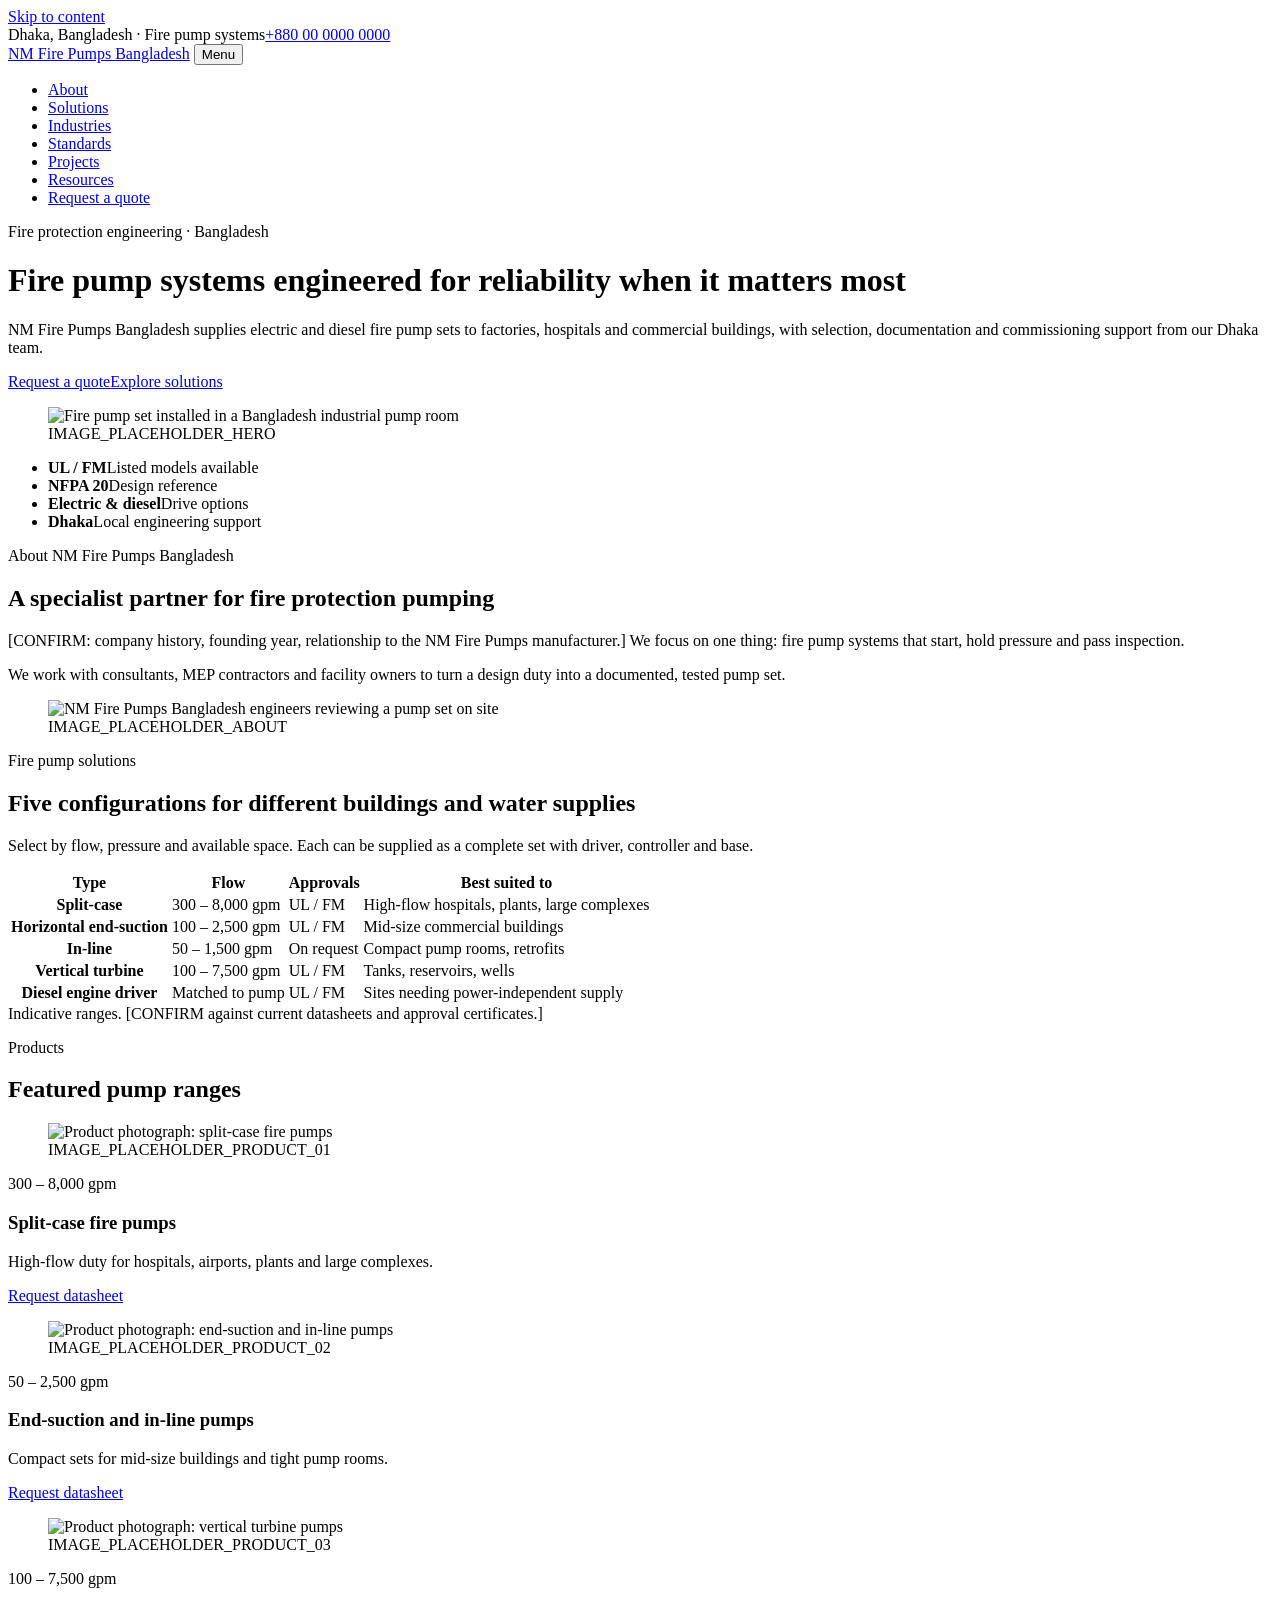
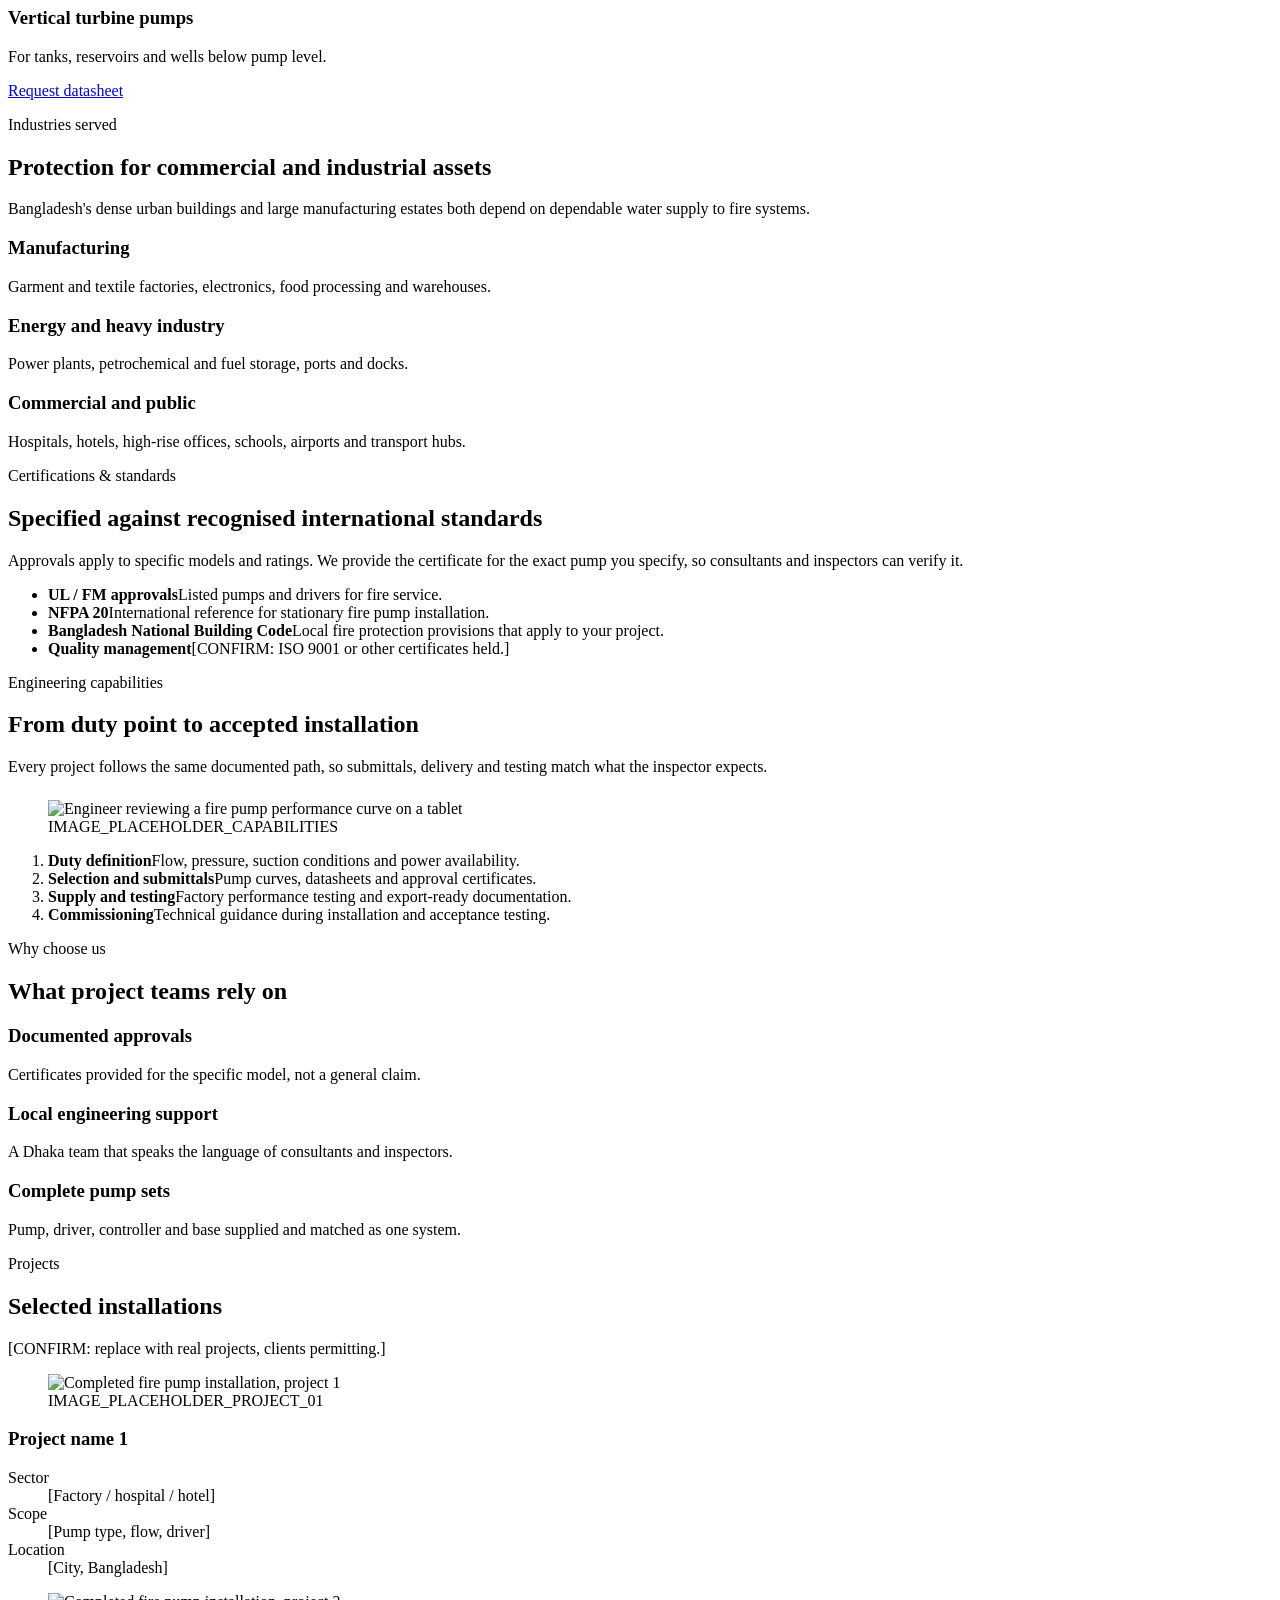
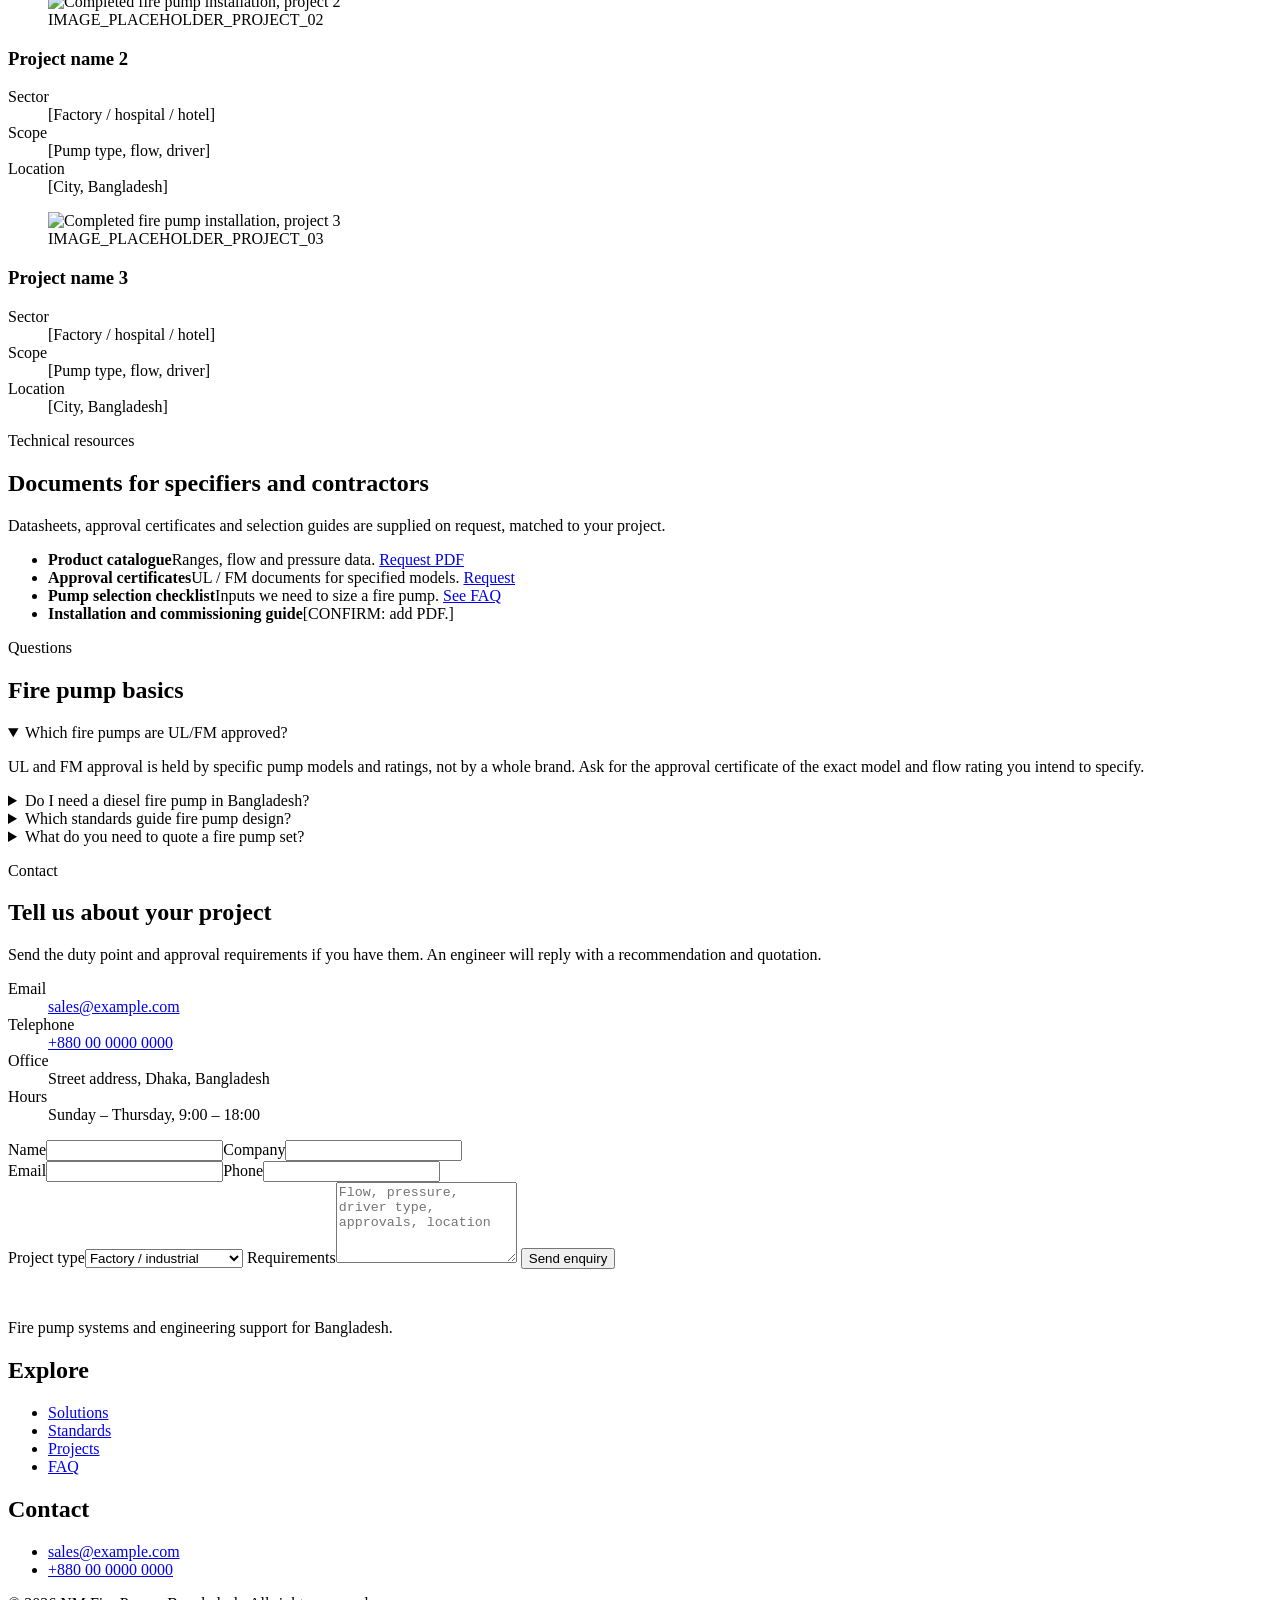
==== commit 844a6866: "Add files via upload" ====
--- a/index.html
+++ b/index.html
@@ -3,149 +3,113 @@
 <head>
 <meta charset="utf-8">
 <meta name="viewport" content="width=device-width, initial-scale=1">
-<title>Fire Pumps and Pump Sets for Commercial and Industrial Buildings | Example Fire Pumps</title>
-<meta name="description" content="Electric and diesel fire pump sets for commercial and industrial buildings: split-case, end suction, in-line and vertical turbine. Sizing help, documentation and quotes.">
-<link rel="canonical" href="https://YOURNAME.github.io/REPO/">
-<meta name="theme-color" content="#1c2430">
-<meta property="og:type" content="website">
-<meta property="og:title" content="Fire Pumps and Pump Sets | Example Fire Pumps">
-<meta property="og:description" content="Electric and diesel fire pump sets with sizing help, documentation and quotes.">
-<meta property="og:url" content="https://YOURNAME.github.io/REPO/">
-<meta property="og:image" content="https://YOURNAME.github.io/REPO/assets/IMAGE_PLACEHOLDER_OG.jpg">
-<link rel="stylesheet" href="assets/style.css">
+<title>Fire Pump Systems in Bangladesh | UL/FM Fire Pumps | NM Fire Pumps Bangladesh</title>
+<meta name="description" content="NM Fire Pumps Bangladesh supplies electric and diesel fire pump sets for factories, hospitals and commercial buildings, with selection, documentation and commissioning support from Dhaka.">
+<link rel="canonical" href="https://YOUR-USERNAME.github.io/nm-fire-pumps-bangladesh/">
+<meta name="theme-color" content="#10202e">
+<meta property="og:type" content="website"><meta property="og:locale" content="en_BD">
+<meta property="og:title" content="NM Fire Pumps Bangladesh | Fire Pump Systems">
+<meta property="og:description" content="Electric and diesel fire pump sets with engineering and commissioning support in Bangladesh.">
+<meta property="og:url" content="https://YOUR-USERNAME.github.io/nm-fire-pumps-bangladesh/"><meta property="og:image" content="https://YOUR-USERNAME.github.io/nm-fire-pumps-bangladesh/assets/img/og-image.jpg">
+<meta name="twitter:card" content="summary_large_image">
+<link rel="icon" href="data:image/svg+xml,%3Csvg xmlns='http://www.w3.org/2000/svg' viewBox='0 0 10 10'%3E%3Crect width='10' height='10' fill='%23a8231b'/%3E%3C/svg%3E">
+<link rel="stylesheet" href="assets/css/style.css">
 <script type="application/ld+json">
 {"@context":"https://schema.org","@graph":[
-{"@type":"Organization","@id":"https://YOURNAME.github.io/REPO/#org","name":"Example Fire Pumps","url":"https://YOURNAME.github.io/REPO/","logo":"https://YOURNAME.github.io/REPO/assets/IMAGE_PLACEHOLDER_LOGO.png","email":"sales@example.com","telephone":"+1-000-000-0000","description":"Supplier of electric and diesel fire pump sets for commercial and industrial buildings."},
-{"@type":"WebSite","@id":"https://YOURNAME.github.io/REPO/#site","url":"https://YOURNAME.github.io/REPO/","name":"Example Fire Pumps","publisher":{"@id":"https://YOURNAME.github.io/REPO/#org"},"inLanguage":"en"},
-{"@type":"FAQPage","mainEntity":[
-{"@type":"Question","name":"What is a fire pump?","acceptedAnswer":{"@type":"Answer","text":"A fire pump is a dedicated pump that raises water pressure for a building's sprinkler, standpipe or hydrant system when the public supply is not strong enough."}},
-{"@type":"Question","name":"Should I choose an electric or diesel fire pump?","acceptedAnswer":{"@type":"Answer","text":"Electric pumps suit sites with a reliable power supply. Diesel pumps run independently of the grid, so they suit sites where power may fail or where the authority having jurisdiction requires a second driver."}},
-{"@type":"Question","name":"What information is needed to size a fire pump?","acceptedAnswer":{"@type":"Answer","text":"The required flow in gpm or L/min, the required pressure at that flow, the water source and its pressure, and the applicable standard, such as NFPA 20."}},
-{"@type":"Question","name":"Do fire pumps need regular testing?","acceptedAnswer":{"@type":"Answer","text":"Yes. Fire pumps are normally run and flow-tested on a schedule set by the installation standard and the local authority. Check the requirements that apply to your site."}}]}
+{"@type":["Organization","LocalBusiness"],"@id":"https://YOUR-USERNAME.github.io/nm-fire-pumps-bangladesh/#org","name":"NM Fire Pumps Bangladesh","url":"https://YOUR-USERNAME.github.io/nm-fire-pumps-bangladesh/","logo":"https://YOUR-USERNAME.github.io/nm-fire-pumps-bangladesh/assets/img/logo.png","image":"https://YOUR-USERNAME.github.io/nm-fire-pumps-bangladesh/assets/img/og-image.jpg","description":"Supplier of electric and diesel fire pump sets and fire protection pumping solutions in Bangladesh.","email":"sales@example.com","telephone":"+880-00-0000-0000","address":{"@type":"PostalAddress","streetAddress":"Street address","addressLocality":"Dhaka","addressCountry":"BD"},"areaServed":{"@type":"Country","name":"Bangladesh"},"openingHours":"Su-Th 09:00-18:00","knowsAbout":["Fire pumps","NFPA 20","UL/FM approved fire pumps","Diesel engine fire pump drivers","Industrial fire safety systems"]},
+{"@type":"WebSite","@id":"https://YOUR-USERNAME.github.io/nm-fire-pumps-bangladesh/#website","url":"https://YOUR-USERNAME.github.io/nm-fire-pumps-bangladesh/","name":"NM Fire Pumps Bangladesh","publisher":{"@id":"https://YOUR-USERNAME.github.io/nm-fire-pumps-bangladesh/#org"},"inLanguage":"en"},
+{"@type":"WebPage","@id":"https://YOUR-USERNAME.github.io/nm-fire-pumps-bangladesh/#page","url":"https://YOUR-USERNAME.github.io/nm-fire-pumps-bangladesh/","name":"Fire Pump Systems in Bangladesh","isPartOf":{"@id":"https://YOUR-USERNAME.github.io/nm-fire-pumps-bangladesh/#website"},"about":{"@id":"https://YOUR-USERNAME.github.io/nm-fire-pumps-bangladesh/#org"}},
+{"@type":"FAQPage","mainEntity":[{"@type":"Question","name":"Which fire pumps are UL/FM approved?","acceptedAnswer":{"@type":"Answer","text":"UL and FM approval is held by specific pump models and ratings, not by a whole brand. Ask for the approval certificate of the exact model and flow rating you intend to specify."}},{"@type":"Question","name":"Do I need a diesel fire pump in Bangladesh?","acceptedAnswer":{"@type":"Answer","text":"Where grid power is unreliable, or where the project's fire engineer requires an independent supply, a diesel engine driver is used, often alongside an electric pump. Your consultant and the authority having jurisdiction decide the final arrangement."}},{"@type":"Question","name":"Which standards guide fire pump design?","acceptedAnswer":{"@type":"Answer","text":"NFPA 20 is the widely used international reference for stationary fire pumps. Projects in Bangladesh must also follow the Bangladesh National Building Code and the requirements of the Fire Service and Civil Defence."}},{"@type":"Question","name":"What do you need to quote a fire pump set?","acceptedAnswer":{"@type":"Answer","text":"Required flow and pressure, water source and suction conditions, available power, building or hazard type, and the approvals your project requires."}}]}
 ]}
 </script>
 </head>
 <body>
 <a class="skip" href="#main">Skip to content</a>
-<header class="site-header">
-<div class="wrap bar">
-<a class="brand" href="./">Example Fire Pumps</a>
-<button class="nav-toggle" aria-expanded="false" aria-controls="nav">Menu</button>
-<nav id="nav" aria-label="Main">
-<ul>
-<li><a href="#products">Products</a></li>
-<li><a href="#applications">Applications</a></li>
-<li><a href="#guide">Selection guide</a></li>
-<li><a href="#faq">FAQ</a></li>
-<li><a class="btn" href="#contact">Request a quote</a></li>
-</ul>
-</nav>
-</div>
-</header>
+<div class="top"><div class="wrap"><span>Dhaka, Bangladesh &middot; Fire pump systems</span><a href="tel:+8800000000000">+880 00 0000 0000</a></div></div>
+<header class="site"><div class="wrap">
+<a class="brand" href="#top"><i aria-hidden="true"></i>NM Fire Pumps <small style="font:500 .8rem var(--sans);color:var(--ink2)">Bangladesh</small></a>
+<button class="menu" aria-expanded="false" aria-controls="nav">Menu</button>
+<nav id="nav" aria-label="Primary"><ul>
+<li><a href="#about">About</a></li><li><a href="#solutions">Solutions</a></li><li><a href="#industries">Industries</a></li><li><a href="#standards">Standards</a></li><li><a href="#projects">Projects</a></li><li><a href="#resources">Resources</a></li>
+<li><a class="btn" href="#contact">Request a quote</a></li></ul></nav></div></header>
+<main id="main">
+<div id="top" class="hero"><div class="wrap"><div>
+<p class="eyebrow">Fire protection engineering &middot; Bangladesh</p>
+<h1>Fire pump systems engineered for reliability when it matters most</h1>
+<p class="lede">NM Fire Pumps Bangladesh supplies electric and diesel fire pump sets to factories, hospitals and commercial buildings, with selection, documentation and commissioning support from our Dhaka team.</p>
+<div class="actions"><a class="btn" href="#contact">Request a quote</a><a class="btn ghost" href="#solutions">Explore solutions</a></div></div>
+<figure class="ph"><img src="assets/img/IMAGE_PLACEHOLDER_HERO.jpg" width="1200" height="900" alt="Fire pump set installed in a Bangladesh industrial pump room" loading="lazy"><figcaption>IMAGE_PLACEHOLDER_HERO</figcaption></figure>
+</div></div>
+<div class="facts"><div class="wrap"><ul>
+<li><b>UL / FM</b><span>Listed models available</span></li><li><b>NFPA 20</b><span>Design reference</span></li>
+<li><b>Electric &amp; diesel</b><span>Drive options</span></li><li><b>Dhaka</b><span>Local engineering support</span></li></ul></div></div>
 
-<main id="main">
-<section class="hero">
-<div class="wrap grid2">
-<div>
-<h1>Fire pump sets for buildings and industrial sites</h1>
-<p class="lead">Electric and diesel fire pump sets, supplied with datasheets, performance curves and help choosing the right size. Tell us the flow and pressure you need and we will recommend a set.</p>
-<p><a class="btn" href="#contact">Request a quote</a> <a class="link" href="#products">See pump types</a></p>
-</div>
-<figure>
-<img src="IMAGE_PLACEHOLDER_1" alt="Horizontal split-case fire pump set installed in a pump room" width="640" height="480" fetchpriority="high">
-</figure>
-</div>
-</section>
+<section id="about"><div class="wrap two"><div><p class="eyebrow">About NM Fire Pumps Bangladesh</p><h2>A specialist partner for fire protection pumping</h2>
+<p>[CONFIRM: company history, founding year, relationship to the NM Fire Pumps manufacturer.] We focus on one thing: fire pump systems that start, hold pressure and pass inspection.</p>
+<p>We work with consultants, MEP contractors and facility owners to turn a design duty into a documented, tested pump set.</p></div>
+<figure class="ph"><img src="assets/img/IMAGE_PLACEHOLDER_ABOUT.jpg" width="1200" height="900" alt="NM Fire Pumps Bangladesh engineers reviewing a pump set on site" loading="lazy"><figcaption>IMAGE_PLACEHOLDER_ABOUT</figcaption></figure></div></section>
 
-<section id="products" class="band">
-<div class="wrap">
-<h2>Pump types and typical ranges</h2>
-<p>Choose by installation space, water source and required flow. Figures below are typical ranges; replace them with your certified data.</p>
-<div class="table-scroll">
-<table>
-<caption class="sr">Fire pump types with typical flow ranges and uses</caption>
-<thead><tr><th scope="col">Pump type</th><th scope="col">Typical flow</th><th scope="col">Common use</th></tr></thead>
-<tbody>
-<!-- CONFIRM all ranges and approvals (UL, FM, CE, etc.) before publishing -->
-<tr><th scope="row">Split-case</th><td>300–8,000 gpm</td><td>Large buildings, campuses, industrial plants</td></tr>
-<tr><th scope="row">Horizontal end suction</th><td>100–2,500 gpm</td><td>Mid-size commercial buildings</td></tr>
-<tr><th scope="row">In-line</th><td>50–1,500 gpm</td><td>Compact pump rooms, smaller systems</td></tr>
-<tr><th scope="row">Vertical turbine</th><td>100–7,500 gpm</td><td>Tanks, reservoirs, wells and other suction-lift sources</td></tr>
-<tr><th scope="row">Diesel engine driver</th><td>Matched to pump</td><td>Sites needing a driver independent of grid power</td></tr>
-</tbody>
-</table>
-</div>
-<ul class="gallery">
-<li><figure><img src="IMAGE_PLACEHOLDER_2" alt="Split-case fire pump with electric motor" width="400" height="300" loading="lazy"><figcaption>Split-case electric set</figcaption></figure></li>
-<li><figure><img src="IMAGE_PLACEHOLDER_3" alt="Diesel engine driven fire pump set" width="400" height="300" loading="lazy"><figcaption>Diesel engine set</figcaption></figure></li>
-<li><figure><img src="IMAGE_PLACEHOLDER_4" alt="Vertical turbine fire pump discharge head" width="400" height="300" loading="lazy"><figcaption>Vertical turbine set</figcaption></figure></li>
-</ul>
-</div>
-</section>
+<section class="alt" id="solutions"><div class="wrap"><div class="head"><p class="eyebrow">Fire pump solutions</p><h2>Five configurations for different buildings and water supplies</h2>
+<p>Select by flow, pressure and available space. Each can be supplied as a complete set with driver, controller and base.</p></div>
+<div class="scroll"><table><caption class="note" style="text-align:left;caption-side:bottom">Indicative ranges. [CONFIRM against current datasheets and approval certificates.]</caption>
+<thead><tr><th scope="col">Type</th><th scope="col">Flow</th><th scope="col">Approvals</th><th scope="col">Best suited to</th></tr></thead><tbody>
+<tr><th scope="row">Split-case</th><td>300 – 8,000 gpm</td><td>UL / FM</td><td>High-flow hospitals, plants, large complexes</td></tr>
+<tr><th scope="row">Horizontal end-suction</th><td>100 – 2,500 gpm</td><td>UL / FM</td><td>Mid-size commercial buildings</td></tr>
+<tr><th scope="row">In-line</th><td>50 – 1,500 gpm</td><td>On request</td><td>Compact pump rooms, retrofits</td></tr>
+<tr><th scope="row">Vertical turbine</th><td>100 – 7,500 gpm</td><td>UL / FM</td><td>Tanks, reservoirs, wells</td></tr>
+<tr><th scope="row">Diesel engine driver</th><td>Matched to pump</td><td>UL / FM</td><td>Sites needing power-independent supply</td></tr></tbody></table></div></div></section>
 
-<section id="applications">
-<div class="wrap">
-<h2>Where our pumps are used</h2>
-<div class="grid2">
-<div>
-<h3>Commercial buildings</h3>
-<p>Hotels, hospitals, schools, offices, shopping centers, airports, metro stations and warehouses.</p>
-</div>
-<div>
-<h3>Industrial sites</h3>
-<p>Petrochemical and power plants, factories, electronics plants, ports and offshore platforms.</p>
-</div>
-</div>
-</div>
-</section>
+<section id="products"><div class="wrap"><div class="head"><p class="eyebrow">Products</p><h2>Featured pump ranges</h2></div><div class="grid3"><article class="prod"><figure class="ph"><img src="assets/img/IMAGE_PLACEHOLDER_PRODUCT_01.jpg" width="900" height="675" alt="Product photograph: split-case fire pumps" loading="lazy"><figcaption>IMAGE_PLACEHOLDER_PRODUCT_01</figcaption></figure><div><p class="tag">300 – 8,000 gpm</p><h3>Split-case fire pumps</h3><p>High-flow duty for hospitals, airports, plants and large complexes.</p><a href="#contact">Request datasheet</a></div></article><article class="prod"><figure class="ph"><img src="assets/img/IMAGE_PLACEHOLDER_PRODUCT_02.jpg" width="900" height="675" alt="Product photograph: end-suction and in-line pumps" loading="lazy"><figcaption>IMAGE_PLACEHOLDER_PRODUCT_02</figcaption></figure><div><p class="tag">50 – 2,500 gpm</p><h3>End-suction and in-line pumps</h3><p>Compact sets for mid-size buildings and tight pump rooms.</p><a href="#contact">Request datasheet</a></div></article><article class="prod"><figure class="ph"><img src="assets/img/IMAGE_PLACEHOLDER_PRODUCT_03.jpg" width="900" height="675" alt="Product photograph: vertical turbine pumps" loading="lazy"><figcaption>IMAGE_PLACEHOLDER_PRODUCT_03</figcaption></figure><div><p class="tag">100 – 7,500 gpm</p><h3>Vertical turbine pumps</h3><p>For tanks, reservoirs and wells below pump level.</p><a href="#contact">Request datasheet</a></div></article></div></div></section>
 
-<section id="guide" class="band">
-<div class="wrap narrow">
-<h2>How to choose a fire pump</h2>
-<h3>What is a fire pump?</h3>
-<p>A fire pump raises water pressure for a sprinkler, standpipe or hydrant system when the public supply is not strong enough.</p>
-<h3>Electric or diesel?</h3>
-<p>Choose electric when power is reliable. Choose diesel when the pump must run without grid power, or when the local authority requires a second driver.</p>
-<h3>What do we need to size a pump?</h3>
-<p>Send us the required flow, the pressure needed at that flow, the water source and its pressure, and the standard you are designing to, such as NFPA 20.</p>
-<h3>How often should a fire pump be tested?</h3>
-<p>Fire pumps are run and flow-tested on a schedule set by the standard and your local authority. We can supply test documentation with each set.</p>
-</div>
-</section>
+<section class="alt" id="industries"><div class="wrap"><div class="head"><p class="eyebrow">Industries served</p><h2>Protection for commercial and industrial assets</h2>
+<p>Bangladesh's dense urban buildings and large manufacturing estates both depend on dependable water supply to fire systems.</p></div>
+<div class="cols"><div><h3>Manufacturing</h3><p>Garment and textile factories, electronics, food processing and warehouses.</p></div>
+<div><h3>Energy and heavy industry</h3><p>Power plants, petrochemical and fuel storage, ports and docks.</p></div>
+<div><h3>Commercial and public</h3><p>Hospitals, hotels, high-rise offices, schools, airports and transport hubs.</p></div></div></div></section>
 
-<section id="faq">
-<div class="wrap narrow">
-<h2>Frequently asked questions</h2>
-<details><summary>What is a fire pump?</summary><p>A dedicated pump that raises water pressure for a building's sprinkler, standpipe or hydrant system.</p></details>
-<details><summary>Should I choose an electric or diesel fire pump?</summary><p>Electric suits reliable power. Diesel suits sites where power may fail or a second driver is required.</p></details>
-<details><summary>What information is needed to size a fire pump?</summary><p>Required flow, required pressure, water source and pressure, and the applicable standard.</p></details>
-<details><summary>Do fire pumps need regular testing?</summary><p>Yes. Testing intervals are set by the installation standard and local authority, so check what applies to your site.</p></details>
-</div>
-</section>
+<section id="standards"><div class="wrap two"><div><p class="eyebrow">Certifications &amp; standards</p><h2>Specified against recognised international standards</h2>
+<p>Approvals apply to specific models and ratings. We provide the certificate for the exact pump you specify, so consultants and inspectors can verify it.</p></div>
+<ul class="list"><li><b>UL / FM approvals</b><span>Listed pumps and drivers for fire service.</span></li>
+<li><b>NFPA 20</b><span>International reference for stationary fire pump installation.</span></li>
+<li><b>Bangladesh National Building Code</b><span>Local fire protection provisions that apply to your project.</span></li>
+<li><b>Quality management</b><span>[CONFIRM: ISO 9001 or other certificates held.]</span></li></ul></div></section>
 
-<section id="contact" class="band">
-<div class="wrap grid2">
-<div>
-<h2>Request a quote</h2>
-<p>Describe your project and we will reply by email. For sizing help, include flow, pressure and water source if you know them.</p>
-<p>Sales: <a href="tel:+10000000000">+1 000 000 0000</a><br><a href="mailto:sales@example.com">sales@example.com</a></p>
-</div>
-<form id="quote" action="https://formspree.io/f/YOUR_FORM_ID" method="post">
-<label for="name">Name</label><input id="name" name="name" autocomplete="name" required>
-<label for="email">Email</label><input id="email" name="email" type="email" autocomplete="email" required>
-<label for="msg">Project details</label><textarea id="msg" name="message" rows="5" required></textarea>
-<button class="btn" type="submit">Send request</button>
-<p id="status" role="status"></p>
-</form>
-</div>
-</section>
+<section class="alt dark" id="capabilities"><div class="wrap two"><div><p class="eyebrow">Engineering capabilities</p><h2>From duty point to accepted installation</h2>
+<p>Every project follows the same documented path, so submittals, delivery and testing match what the inspector expects.</p>
+<figure class="ph" style="margin-top:1.5rem"><img src="assets/img/IMAGE_PLACEHOLDER_CAPABILITIES.jpg" width="1200" height="900" alt="Engineer reviewing a fire pump performance curve on a tablet" loading="lazy"><figcaption>IMAGE_PLACEHOLDER_CAPABILITIES</figcaption></figure></div>
+<ol class="steps"><li><b>Duty definition</b>Flow, pressure, suction conditions and power availability.</li>
+<li><b>Selection and submittals</b>Pump curves, datasheets and approval certificates.</li>
+<li><b>Supply and testing</b>Factory performance testing and export-ready documentation.</li>
+<li><b>Commissioning</b>Technical guidance during installation and acceptance testing.</li></ol></div></section>
+
+<section id="why"><div class="wrap"><div class="head"><p class="eyebrow">Why choose us</p><h2>What project teams rely on</h2></div>
+<div class="cols"><div><h3>Documented approvals</h3><p>Certificates provided for the specific model, not a general claim.</p></div>
+<div><h3>Local engineering support</h3><p>A Dhaka team that speaks the language of consultants and inspectors.</p></div>
+<div><h3>Complete pump sets</h3><p>Pump, driver, controller and base supplied and matched as one system.</p></div></div></div></section>
+
+<section class="alt" id="projects"><div class="wrap"><div class="head"><p class="eyebrow">Projects</p><h2>Selected installations</h2><p>[CONFIRM: replace with real projects, clients permitting.]</p></div>
+<div class="grid3"><article class="case"><figure class="ph"><img src="assets/img/IMAGE_PLACEHOLDER_PROJECT_01.jpg" width="900" height="675" alt="Completed fire pump installation, project 1" loading="lazy"><figcaption>IMAGE_PLACEHOLDER_PROJECT_01</figcaption></figure><div><h3>Project name 1</h3><dl style="margin:0"><dt>Sector</dt><dd>[Factory / hospital / hotel]</dd><dt>Scope</dt><dd>[Pump type, flow, driver]</dd><dt>Location</dt><dd>[City, Bangladesh]</dd></dl></div></article><article class="case"><figure class="ph"><img src="assets/img/IMAGE_PLACEHOLDER_PROJECT_02.jpg" width="900" height="675" alt="Completed fire pump installation, project 2" loading="lazy"><figcaption>IMAGE_PLACEHOLDER_PROJECT_02</figcaption></figure><div><h3>Project name 2</h3><dl style="margin:0"><dt>Sector</dt><dd>[Factory / hospital / hotel]</dd><dt>Scope</dt><dd>[Pump type, flow, driver]</dd><dt>Location</dt><dd>[City, Bangladesh]</dd></dl></div></article><article class="case"><figure class="ph"><img src="assets/img/IMAGE_PLACEHOLDER_PROJECT_03.jpg" width="900" height="675" alt="Completed fire pump installation, project 3" loading="lazy"><figcaption>IMAGE_PLACEHOLDER_PROJECT_03</figcaption></figure><div><h3>Project name 3</h3><dl style="margin:0"><dt>Sector</dt><dd>[Factory / hospital / hotel]</dd><dt>Scope</dt><dd>[Pump type, flow, driver]</dd><dt>Location</dt><dd>[City, Bangladesh]</dd></dl></div></article></div></div></section>
+
+<section id="resources"><div class="wrap two"><div><p class="eyebrow">Technical resources</p><h2>Documents for specifiers and contractors</h2><p>Datasheets, approval certificates and selection guides are supplied on request, matched to your project.</p></div>
+<ul class="list"><li><b>Product catalogue</b><span>Ranges, flow and pressure data. <a href="#contact">Request PDF</a></span></li>
+<li><b>Approval certificates</b><span>UL / FM documents for specified models. <a href="#contact">Request</a></span></li>
+<li><b>Pump selection checklist</b><span>Inputs we need to size a fire pump. <a href="#faq">See FAQ</a></span></li>
+<li><b>Installation and commissioning guide</b><span>[CONFIRM: add PDF.]</span></li></ul></div></section>
+
+<section class="alt" id="faq"><div class="wrap two"><div class="head"><p class="eyebrow">Questions</p><h2>Fire pump basics</h2></div><div><details open><summary>Which fire pumps are UL/FM approved?</summary><p>UL and FM approval is held by specific pump models and ratings, not by a whole brand. Ask for the approval certificate of the exact model and flow rating you intend to specify.</p></details><details><summary>Do I need a diesel fire pump in Bangladesh?</summary><p>Where grid power is unreliable, or where the project's fire engineer requires an independent supply, a diesel engine driver is used, often alongside an electric pump. Your consultant and the authority having jurisdiction decide the final arrangement.</p></details><details><summary>Which standards guide fire pump design?</summary><p>NFPA 20 is the widely used international reference for stationary fire pumps. Projects in Bangladesh must also follow the Bangladesh National Building Code and the requirements of the Fire Service and Civil Defence.</p></details><details><summary>What do you need to quote a fire pump set?</summary><p>Required flow and pressure, water source and suction conditions, available power, building or hazard type, and the approvals your project requires.</p></details></div></div></section>
+
+<section id="contact"><div class="wrap two"><div><p class="eyebrow">Contact</p><h2>Tell us about your project</h2>
+<p>Send the duty point and approval requirements if you have them. An engineer will reply with a recommendation and quotation.</p>
+<dl><dt>Email</dt><dd><a href="mailto:sales@example.com">sales@example.com</a></dd><dt>Telephone</dt><dd><a href="tel:+8800000000000">+880 00 0000 0000</a></dd><dt>Office</dt><dd>Street address, Dhaka, Bangladesh</dd><dt>Hours</dt><dd>Sunday – Thursday, 9:00 – 18:00</dd></dl></div>
+<form id="enquiry" aria-label="Enquiry form"><div class="row"><label>Name<input name="name" required autocomplete="name"></label><label>Company<input name="company" autocomplete="organization"></label></div>
+<div class="row"><label>Email<input name="email" type="email" required autocomplete="email"></label><label>Phone<input name="phone" type="tel" autocomplete="tel"></label></div>
+<label>Project type<select name="type"><option>Factory / industrial</option><option>Commercial building</option><option>Hospital / public</option><option>Replacement or retrofit</option></select></label>
+<label>Requirements<textarea name="message" rows="5" placeholder="Flow, pressure, driver type, approvals, location"></textarea></label>
+<button class="btn" type="submit">Send enquiry</button></form></div></section>
 </main>
-
-<footer>
-<div class="wrap">
-<p>&copy; <span id="y">2026</span> Example Fire Pumps. <a href="mailto:sales@example.com">sales@example.com</a></p>
-</div>
-</footer>
-<script src="assets/script.js" defer></script>
-</body>
-</html>
+<footer><div class="wrap"><div><p class="brand" style="color:#fff"><i aria-hidden="true"></i>NM Fire Pumps Bangladesh</p><p>Fire pump systems and engineering support for Bangladesh.</p></div>
+<div><h2>Explore</h2><ul><li><a href="#solutions">Solutions</a></li><li><a href="#standards">Standards</a></li><li><a href="#projects">Projects</a></li><li><a href="#faq">FAQ</a></li></ul></div>
+<div><h2>Contact</h2><ul><li><a href="mailto:sales@example.com">sales@example.com</a></li><li><a href="tel:+8800000000000">+880 00 0000 0000</a></li></ul></div>
+<p class="legal">&copy; <span id="yr">2026</span> NM Fire Pumps Bangladesh. All rights reserved.</p></div></footer>
+<script src="assets/js/main.js" defer></script>
+</body></html>
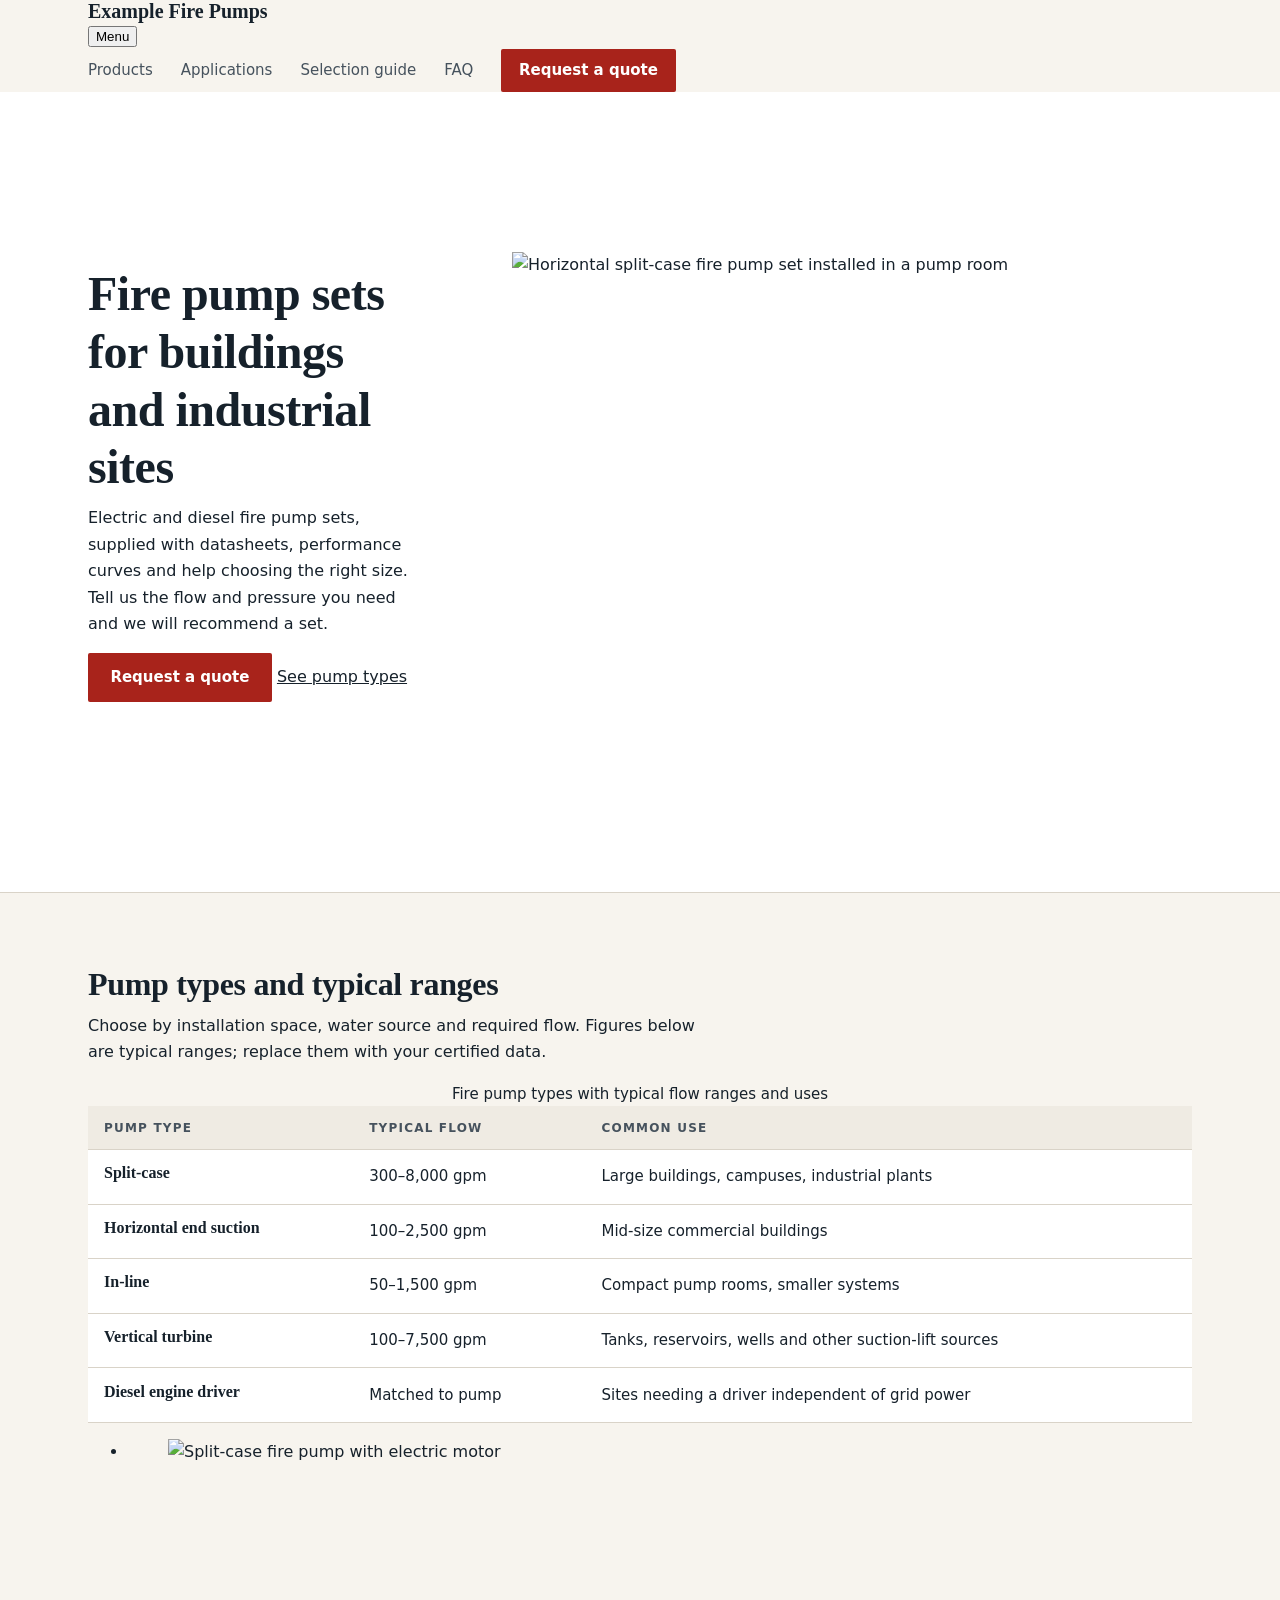
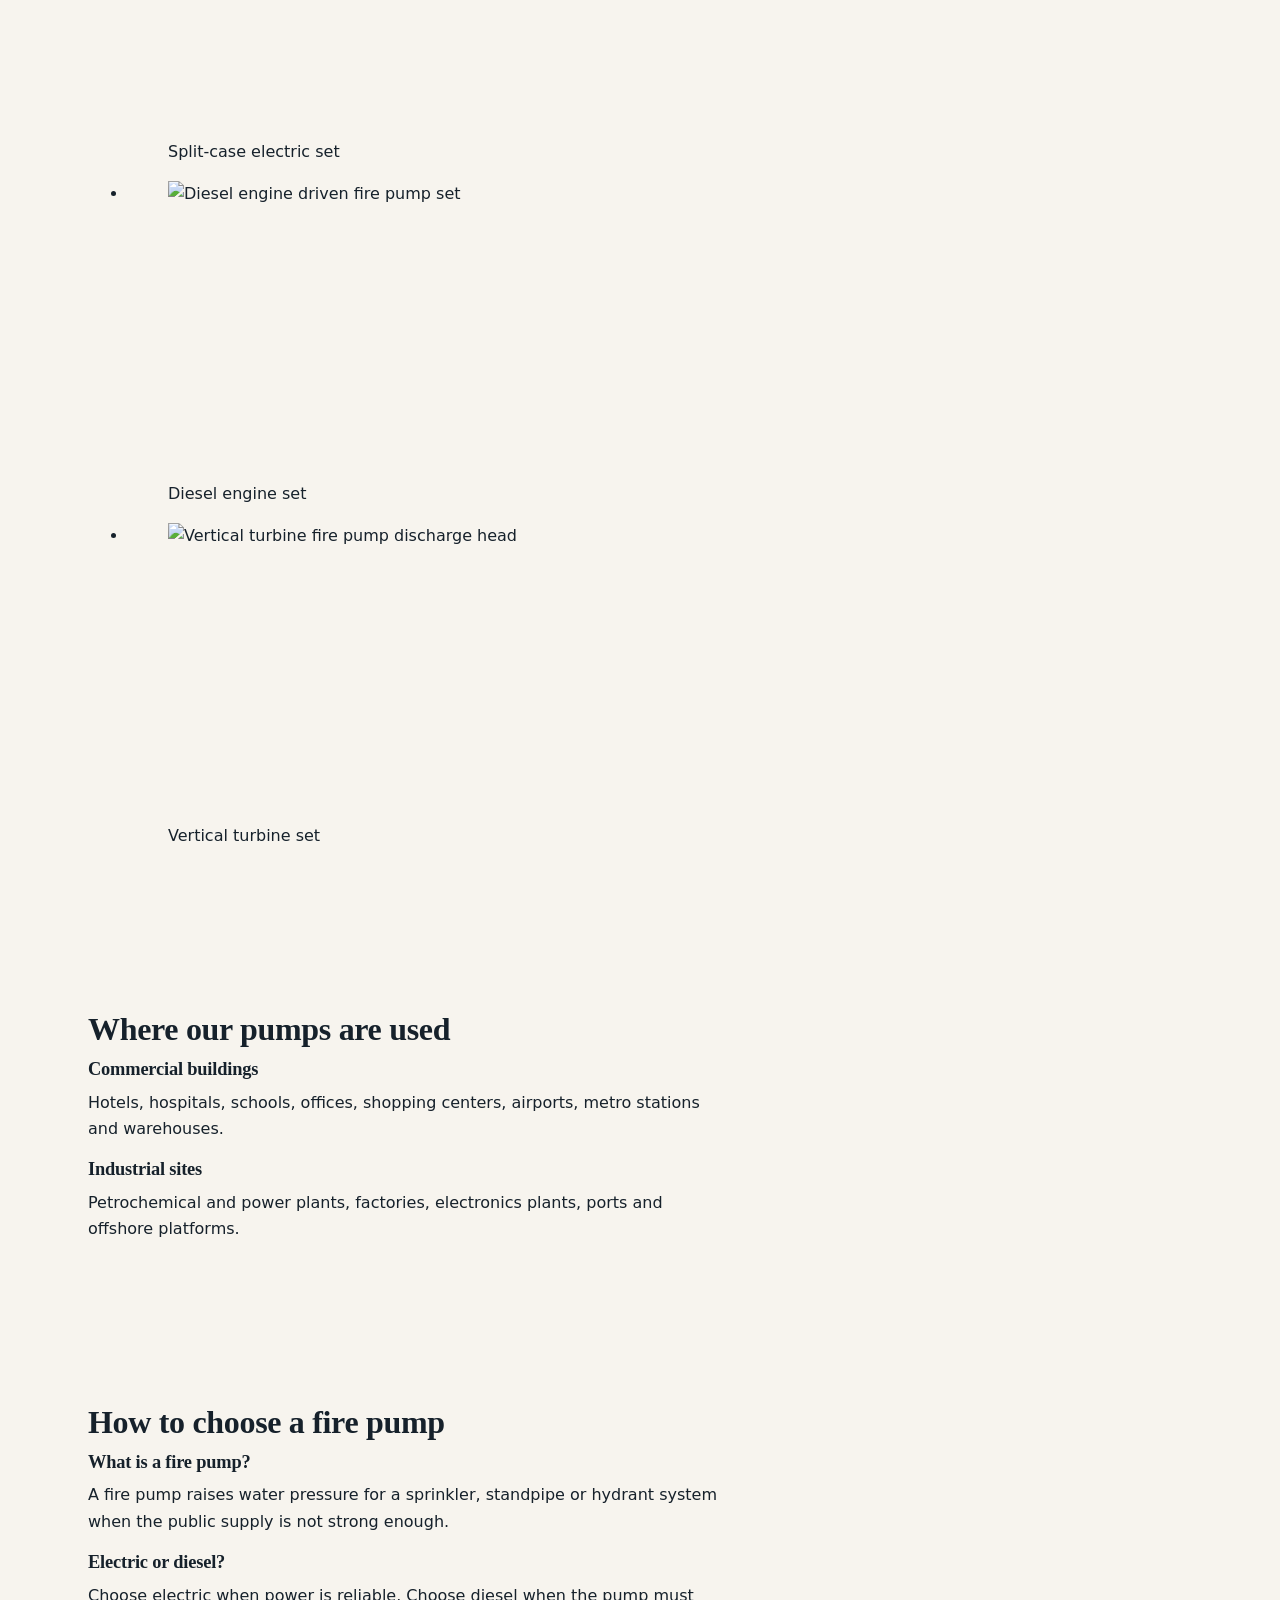
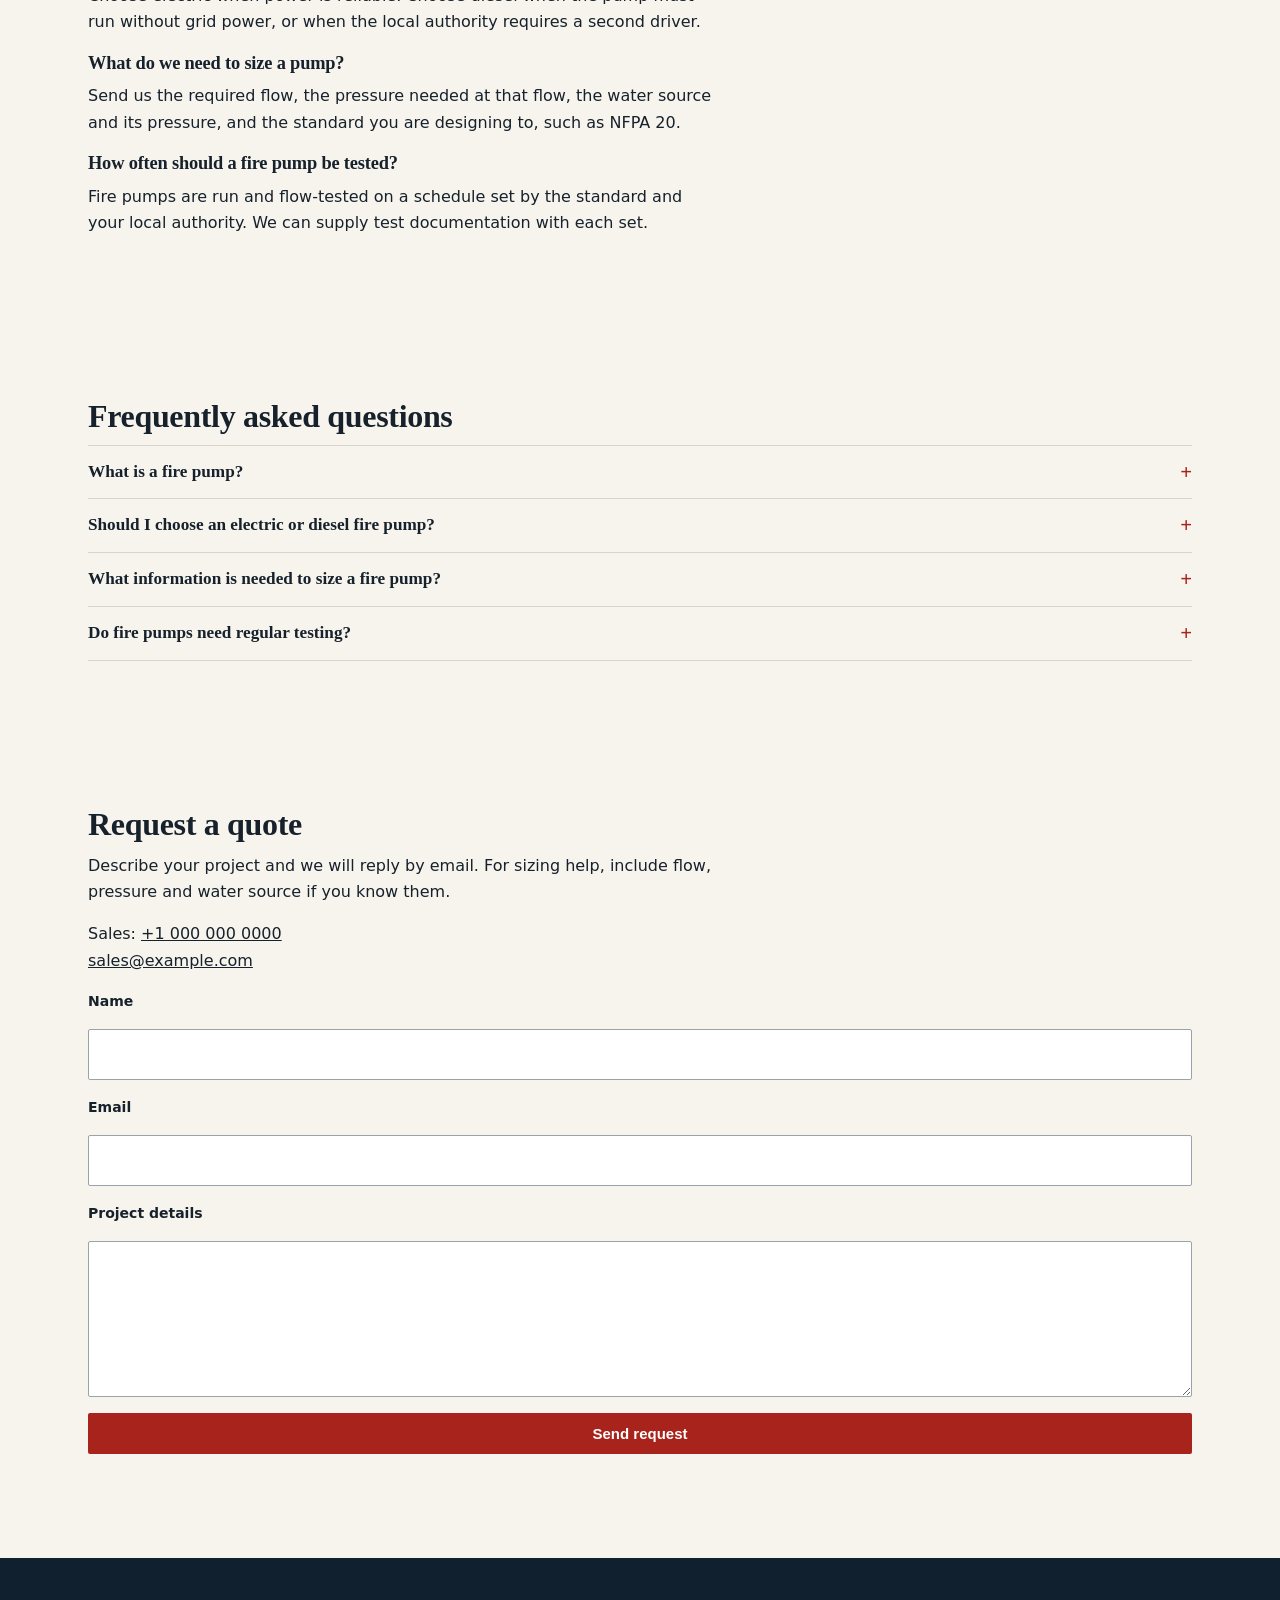
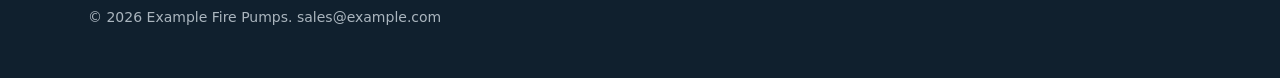
==== commit d5fd5d5f: "Update index.html" ====
--- a/index.html
+++ b/index.html
@@ -3,113 +3,149 @@
 <head>
 <meta charset="utf-8">
 <meta name="viewport" content="width=device-width, initial-scale=1">
-<title>Fire Pump Systems in Bangladesh | UL/FM Fire Pumps | NM Fire Pumps Bangladesh</title>
-<meta name="description" content="NM Fire Pumps Bangladesh supplies electric and diesel fire pump sets for factories, hospitals and commercial buildings, with selection, documentation and commissioning support from Dhaka.">
-<link rel="canonical" href="https://YOUR-USERNAME.github.io/nm-fire-pumps-bangladesh/">
-<meta name="theme-color" content="#10202e">
-<meta property="og:type" content="website"><meta property="og:locale" content="en_BD">
-<meta property="og:title" content="NM Fire Pumps Bangladesh | Fire Pump Systems">
-<meta property="og:description" content="Electric and diesel fire pump sets with engineering and commissioning support in Bangladesh.">
-<meta property="og:url" content="https://YOUR-USERNAME.github.io/nm-fire-pumps-bangladesh/"><meta property="og:image" content="https://YOUR-USERNAME.github.io/nm-fire-pumps-bangladesh/assets/img/og-image.jpg">
-<meta name="twitter:card" content="summary_large_image">
-<link rel="icon" href="data:image/svg+xml,%3Csvg xmlns='http://www.w3.org/2000/svg' viewBox='0 0 10 10'%3E%3Crect width='10' height='10' fill='%23a8231b'/%3E%3C/svg%3E">
-<link rel="stylesheet" href="assets/css/style.css">
+<title>Fire Pumps and Pump Sets for Commercial and Industrial Buildings | Example Fire Pumps</title>
+<meta name="description" content="Electric and diesel fire pump sets for commercial and industrial buildings: split-case, end suction, in-line and vertical turbine. Sizing help, documentation and quotes.">
+<link rel="canonical" href="https://YOURNAME.github.io/REPO/">
+<meta name="theme-color" content="#1c2430">
+<meta property="og:type" content="website">
+<meta property="og:title" content="Fire Pumps and Pump Sets | Example Fire Pumps">
+<meta property="og:description" content="Electric and diesel fire pump sets with sizing help, documentation and quotes.">
+<meta property="og:url" content="https://YOURNAME.github.io/REPO/">
+<meta property="og:image" content="https://YOURNAME.github.io/REPO/assets/IMAGE_PLACEHOLDER_OG.jpg">
+<link rel="stylesheet" href="style.css">
 <script type="application/ld+json">
 {"@context":"https://schema.org","@graph":[
-{"@type":["Organization","LocalBusiness"],"@id":"https://YOUR-USERNAME.github.io/nm-fire-pumps-bangladesh/#org","name":"NM Fire Pumps Bangladesh","url":"https://YOUR-USERNAME.github.io/nm-fire-pumps-bangladesh/","logo":"https://YOUR-USERNAME.github.io/nm-fire-pumps-bangladesh/assets/img/logo.png","image":"https://YOUR-USERNAME.github.io/nm-fire-pumps-bangladesh/assets/img/og-image.jpg","description":"Supplier of electric and diesel fire pump sets and fire protection pumping solutions in Bangladesh.","email":"sales@example.com","telephone":"+880-00-0000-0000","address":{"@type":"PostalAddress","streetAddress":"Street address","addressLocality":"Dhaka","addressCountry":"BD"},"areaServed":{"@type":"Country","name":"Bangladesh"},"openingHours":"Su-Th 09:00-18:00","knowsAbout":["Fire pumps","NFPA 20","UL/FM approved fire pumps","Diesel engine fire pump drivers","Industrial fire safety systems"]},
-{"@type":"WebSite","@id":"https://YOUR-USERNAME.github.io/nm-fire-pumps-bangladesh/#website","url":"https://YOUR-USERNAME.github.io/nm-fire-pumps-bangladesh/","name":"NM Fire Pumps Bangladesh","publisher":{"@id":"https://YOUR-USERNAME.github.io/nm-fire-pumps-bangladesh/#org"},"inLanguage":"en"},
-{"@type":"WebPage","@id":"https://YOUR-USERNAME.github.io/nm-fire-pumps-bangladesh/#page","url":"https://YOUR-USERNAME.github.io/nm-fire-pumps-bangladesh/","name":"Fire Pump Systems in Bangladesh","isPartOf":{"@id":"https://YOUR-USERNAME.github.io/nm-fire-pumps-bangladesh/#website"},"about":{"@id":"https://YOUR-USERNAME.github.io/nm-fire-pumps-bangladesh/#org"}},
-{"@type":"FAQPage","mainEntity":[{"@type":"Question","name":"Which fire pumps are UL/FM approved?","acceptedAnswer":{"@type":"Answer","text":"UL and FM approval is held by specific pump models and ratings, not by a whole brand. Ask for the approval certificate of the exact model and flow rating you intend to specify."}},{"@type":"Question","name":"Do I need a diesel fire pump in Bangladesh?","acceptedAnswer":{"@type":"Answer","text":"Where grid power is unreliable, or where the project's fire engineer requires an independent supply, a diesel engine driver is used, often alongside an electric pump. Your consultant and the authority having jurisdiction decide the final arrangement."}},{"@type":"Question","name":"Which standards guide fire pump design?","acceptedAnswer":{"@type":"Answer","text":"NFPA 20 is the widely used international reference for stationary fire pumps. Projects in Bangladesh must also follow the Bangladesh National Building Code and the requirements of the Fire Service and Civil Defence."}},{"@type":"Question","name":"What do you need to quote a fire pump set?","acceptedAnswer":{"@type":"Answer","text":"Required flow and pressure, water source and suction conditions, available power, building or hazard type, and the approvals your project requires."}}]}
+{"@type":"Organization","@id":"https://YOURNAME.github.io/REPO/#org","name":"Example Fire Pumps","url":"https://YOURNAME.github.io/REPO/","logo":"https://YOURNAME.github.io/REPO/assets/IMAGE_PLACEHOLDER_LOGO.png","email":"sales@example.com","telephone":"+1-000-000-0000","description":"Supplier of electric and diesel fire pump sets for commercial and industrial buildings."},
+{"@type":"WebSite","@id":"https://YOURNAME.github.io/REPO/#site","url":"https://YOURNAME.github.io/REPO/","name":"Example Fire Pumps","publisher":{"@id":"https://YOURNAME.github.io/REPO/#org"},"inLanguage":"en"},
+{"@type":"FAQPage","mainEntity":[
+{"@type":"Question","name":"What is a fire pump?","acceptedAnswer":{"@type":"Answer","text":"A fire pump is a dedicated pump that raises water pressure for a building's sprinkler, standpipe or hydrant system when the public supply is not strong enough."}},
+{"@type":"Question","name":"Should I choose an electric or diesel fire pump?","acceptedAnswer":{"@type":"Answer","text":"Electric pumps suit sites with a reliable power supply. Diesel pumps run independently of the grid, so they suit sites where power may fail or where the authority having jurisdiction requires a second driver."}},
+{"@type":"Question","name":"What information is needed to size a fire pump?","acceptedAnswer":{"@type":"Answer","text":"The required flow in gpm or L/min, the required pressure at that flow, the water source and its pressure, and the applicable standard, such as NFPA 20."}},
+{"@type":"Question","name":"Do fire pumps need regular testing?","acceptedAnswer":{"@type":"Answer","text":"Yes. Fire pumps are normally run and flow-tested on a schedule set by the installation standard and the local authority. Check the requirements that apply to your site."}}]}
 ]}
 </script>
 </head>
 <body>
 <a class="skip" href="#main">Skip to content</a>
-<div class="top"><div class="wrap"><span>Dhaka, Bangladesh &middot; Fire pump systems</span><a href="tel:+8800000000000">+880 00 0000 0000</a></div></div>
-<header class="site"><div class="wrap">
-<a class="brand" href="#top"><i aria-hidden="true"></i>NM Fire Pumps <small style="font:500 .8rem var(--sans);color:var(--ink2)">Bangladesh</small></a>
-<button class="menu" aria-expanded="false" aria-controls="nav">Menu</button>
-<nav id="nav" aria-label="Primary"><ul>
-<li><a href="#about">About</a></li><li><a href="#solutions">Solutions</a></li><li><a href="#industries">Industries</a></li><li><a href="#standards">Standards</a></li><li><a href="#projects">Projects</a></li><li><a href="#resources">Resources</a></li>
-<li><a class="btn" href="#contact">Request a quote</a></li></ul></nav></div></header>
+<header class="site-header">
+<div class="wrap bar">
+<a class="brand" href="./">Example Fire Pumps</a>
+<button class="nav-toggle" aria-expanded="false" aria-controls="nav">Menu</button>
+<nav id="nav" aria-label="Main">
+<ul>
+<li><a href="#products">Products</a></li>
+<li><a href="#applications">Applications</a></li>
+<li><a href="#guide">Selection guide</a></li>
+<li><a href="#faq">FAQ</a></li>
+<li><a class="btn" href="#contact">Request a quote</a></li>
+</ul>
+</nav>
+</div>
+</header>
+
 <main id="main">
-<div id="top" class="hero"><div class="wrap"><div>
-<p class="eyebrow">Fire protection engineering &middot; Bangladesh</p>
-<h1>Fire pump systems engineered for reliability when it matters most</h1>
-<p class="lede">NM Fire Pumps Bangladesh supplies electric and diesel fire pump sets to factories, hospitals and commercial buildings, with selection, documentation and commissioning support from our Dhaka team.</p>
-<div class="actions"><a class="btn" href="#contact">Request a quote</a><a class="btn ghost" href="#solutions">Explore solutions</a></div></div>
-<figure class="ph"><img src="assets/img/IMAGE_PLACEHOLDER_HERO.jpg" width="1200" height="900" alt="Fire pump set installed in a Bangladesh industrial pump room" loading="lazy"><figcaption>IMAGE_PLACEHOLDER_HERO</figcaption></figure>
-</div></div>
-<div class="facts"><div class="wrap"><ul>
-<li><b>UL / FM</b><span>Listed models available</span></li><li><b>NFPA 20</b><span>Design reference</span></li>
-<li><b>Electric &amp; diesel</b><span>Drive options</span></li><li><b>Dhaka</b><span>Local engineering support</span></li></ul></div></div>
+<section class="hero">
+<div class="wrap grid2">
+<div>
+<h1>Fire pump sets for buildings and industrial sites</h1>
+<p class="lead">Electric and diesel fire pump sets, supplied with datasheets, performance curves and help choosing the right size. Tell us the flow and pressure you need and we will recommend a set.</p>
+<p><a class="btn" href="#contact">Request a quote</a> <a class="link" href="#products">See pump types</a></p>
+</div>
+<figure>
+<img src="IMAGE_PLACEHOLDER_1" alt="Horizontal split-case fire pump set installed in a pump room" width="640" height="480" fetchpriority="high">
+</figure>
+</div>
+</section>
 
-<section id="about"><div class="wrap two"><div><p class="eyebrow">About NM Fire Pumps Bangladesh</p><h2>A specialist partner for fire protection pumping</h2>
-<p>[CONFIRM: company history, founding year, relationship to the NM Fire Pumps manufacturer.] We focus on one thing: fire pump systems that start, hold pressure and pass inspection.</p>
-<p>We work with consultants, MEP contractors and facility owners to turn a design duty into a documented, tested pump set.</p></div>
-<figure class="ph"><img src="assets/img/IMAGE_PLACEHOLDER_ABOUT.jpg" width="1200" height="900" alt="NM Fire Pumps Bangladesh engineers reviewing a pump set on site" loading="lazy"><figcaption>IMAGE_PLACEHOLDER_ABOUT</figcaption></figure></div></section>
+<section id="products" class="band">
+<div class="wrap">
+<h2>Pump types and typical ranges</h2>
+<p>Choose by installation space, water source and required flow. Figures below are typical ranges; replace them with your certified data.</p>
+<div class="table-scroll">
+<table>
+<caption class="sr">Fire pump types with typical flow ranges and uses</caption>
+<thead><tr><th scope="col">Pump type</th><th scope="col">Typical flow</th><th scope="col">Common use</th></tr></thead>
+<tbody>
+<!-- CONFIRM all ranges and approvals (UL, FM, CE, etc.) before publishing -->
+<tr><th scope="row">Split-case</th><td>300–8,000 gpm</td><td>Large buildings, campuses, industrial plants</td></tr>
+<tr><th scope="row">Horizontal end suction</th><td>100–2,500 gpm</td><td>Mid-size commercial buildings</td></tr>
+<tr><th scope="row">In-line</th><td>50–1,500 gpm</td><td>Compact pump rooms, smaller systems</td></tr>
+<tr><th scope="row">Vertical turbine</th><td>100–7,500 gpm</td><td>Tanks, reservoirs, wells and other suction-lift sources</td></tr>
+<tr><th scope="row">Diesel engine driver</th><td>Matched to pump</td><td>Sites needing a driver independent of grid power</td></tr>
+</tbody>
+</table>
+</div>
+<ul class="gallery">
+<li><figure><img src="IMAGE_PLACEHOLDER_2" alt="Split-case fire pump with electric motor" width="400" height="300" loading="lazy"><figcaption>Split-case electric set</figcaption></figure></li>
+<li><figure><img src="IMAGE_PLACEHOLDER_3" alt="Diesel engine driven fire pump set" width="400" height="300" loading="lazy"><figcaption>Diesel engine set</figcaption></figure></li>
+<li><figure><img src="IMAGE_PLACEHOLDER_4" alt="Vertical turbine fire pump discharge head" width="400" height="300" loading="lazy"><figcaption>Vertical turbine set</figcaption></figure></li>
+</ul>
+</div>
+</section>
 
-<section class="alt" id="solutions"><div class="wrap"><div class="head"><p class="eyebrow">Fire pump solutions</p><h2>Five configurations for different buildings and water supplies</h2>
-<p>Select by flow, pressure and available space. Each can be supplied as a complete set with driver, controller and base.</p></div>
-<div class="scroll"><table><caption class="note" style="text-align:left;caption-side:bottom">Indicative ranges. [CONFIRM against current datasheets and approval certificates.]</caption>
-<thead><tr><th scope="col">Type</th><th scope="col">Flow</th><th scope="col">Approvals</th><th scope="col">Best suited to</th></tr></thead><tbody>
-<tr><th scope="row">Split-case</th><td>300 – 8,000 gpm</td><td>UL / FM</td><td>High-flow hospitals, plants, large complexes</td></tr>
-<tr><th scope="row">Horizontal end-suction</th><td>100 – 2,500 gpm</td><td>UL / FM</td><td>Mid-size commercial buildings</td></tr>
-<tr><th scope="row">In-line</th><td>50 – 1,500 gpm</td><td>On request</td><td>Compact pump rooms, retrofits</td></tr>
-<tr><th scope="row">Vertical turbine</th><td>100 – 7,500 gpm</td><td>UL / FM</td><td>Tanks, reservoirs, wells</td></tr>
-<tr><th scope="row">Diesel engine driver</th><td>Matched to pump</td><td>UL / FM</td><td>Sites needing power-independent supply</td></tr></tbody></table></div></div></section>
+<section id="applications">
+<div class="wrap">
+<h2>Where our pumps are used</h2>
+<div class="grid2">
+<div>
+<h3>Commercial buildings</h3>
+<p>Hotels, hospitals, schools, offices, shopping centers, airports, metro stations and warehouses.</p>
+</div>
+<div>
+<h3>Industrial sites</h3>
+<p>Petrochemical and power plants, factories, electronics plants, ports and offshore platforms.</p>
+</div>
+</div>
+</div>
+</section>
 
-<section id="products"><div class="wrap"><div class="head"><p class="eyebrow">Products</p><h2>Featured pump ranges</h2></div><div class="grid3"><article class="prod"><figure class="ph"><img src="assets/img/IMAGE_PLACEHOLDER_PRODUCT_01.jpg" width="900" height="675" alt="Product photograph: split-case fire pumps" loading="lazy"><figcaption>IMAGE_PLACEHOLDER_PRODUCT_01</figcaption></figure><div><p class="tag">300 – 8,000 gpm</p><h3>Split-case fire pumps</h3><p>High-flow duty for hospitals, airports, plants and large complexes.</p><a href="#contact">Request datasheet</a></div></article><article class="prod"><figure class="ph"><img src="assets/img/IMAGE_PLACEHOLDER_PRODUCT_02.jpg" width="900" height="675" alt="Product photograph: end-suction and in-line pumps" loading="lazy"><figcaption>IMAGE_PLACEHOLDER_PRODUCT_02</figcaption></figure><div><p class="tag">50 – 2,500 gpm</p><h3>End-suction and in-line pumps</h3><p>Compact sets for mid-size buildings and tight pump rooms.</p><a href="#contact">Request datasheet</a></div></article><article class="prod"><figure class="ph"><img src="assets/img/IMAGE_PLACEHOLDER_PRODUCT_03.jpg" width="900" height="675" alt="Product photograph: vertical turbine pumps" loading="lazy"><figcaption>IMAGE_PLACEHOLDER_PRODUCT_03</figcaption></figure><div><p class="tag">100 – 7,500 gpm</p><h3>Vertical turbine pumps</h3><p>For tanks, reservoirs and wells below pump level.</p><a href="#contact">Request datasheet</a></div></article></div></div></section>
+<section id="guide" class="band">
+<div class="wrap narrow">
+<h2>How to choose a fire pump</h2>
+<h3>What is a fire pump?</h3>
+<p>A fire pump raises water pressure for a sprinkler, standpipe or hydrant system when the public supply is not strong enough.</p>
+<h3>Electric or diesel?</h3>
+<p>Choose electric when power is reliable. Choose diesel when the pump must run without grid power, or when the local authority requires a second driver.</p>
+<h3>What do we need to size a pump?</h3>
+<p>Send us the required flow, the pressure needed at that flow, the water source and its pressure, and the standard you are designing to, such as NFPA 20.</p>
+<h3>How often should a fire pump be tested?</h3>
+<p>Fire pumps are run and flow-tested on a schedule set by the standard and your local authority. We can supply test documentation with each set.</p>
+</div>
+</section>
 
-<section class="alt" id="industries"><div class="wrap"><div class="head"><p class="eyebrow">Industries served</p><h2>Protection for commercial and industrial assets</h2>
-<p>Bangladesh's dense urban buildings and large manufacturing estates both depend on dependable water supply to fire systems.</p></div>
-<div class="cols"><div><h3>Manufacturing</h3><p>Garment and textile factories, electronics, food processing and warehouses.</p></div>
-<div><h3>Energy and heavy industry</h3><p>Power plants, petrochemical and fuel storage, ports and docks.</p></div>
-<div><h3>Commercial and public</h3><p>Hospitals, hotels, high-rise offices, schools, airports and transport hubs.</p></div></div></div></section>
+<section id="faq">
+<div class="wrap narrow">
+<h2>Frequently asked questions</h2>
+<details><summary>What is a fire pump?</summary><p>A dedicated pump that raises water pressure for a building's sprinkler, standpipe or hydrant system.</p></details>
+<details><summary>Should I choose an electric or diesel fire pump?</summary><p>Electric suits reliable power. Diesel suits sites where power may fail or a second driver is required.</p></details>
+<details><summary>What information is needed to size a fire pump?</summary><p>Required flow, required pressure, water source and pressure, and the applicable standard.</p></details>
+<details><summary>Do fire pumps need regular testing?</summary><p>Yes. Testing intervals are set by the installation standard and local authority, so check what applies to your site.</p></details>
+</div>
+</section>
 
-<section id="standards"><div class="wrap two"><div><p class="eyebrow">Certifications &amp; standards</p><h2>Specified against recognised international standards</h2>
-<p>Approvals apply to specific models and ratings. We provide the certificate for the exact pump you specify, so consultants and inspectors can verify it.</p></div>
-<ul class="list"><li><b>UL / FM approvals</b><span>Listed pumps and drivers for fire service.</span></li>
-<li><b>NFPA 20</b><span>International reference for stationary fire pump installation.</span></li>
-<li><b>Bangladesh National Building Code</b><span>Local fire protection provisions that apply to your project.</span></li>
-<li><b>Quality management</b><span>[CONFIRM: ISO 9001 or other certificates held.]</span></li></ul></div></section>
+<section id="contact" class="band">
+<div class="wrap grid2">
+<div>
+<h2>Request a quote</h2>
+<p>Describe your project and we will reply by email. For sizing help, include flow, pressure and water source if you know them.</p>
+<p>Sales: <a href="tel:+10000000000">+1 000 000 0000</a><br><a href="mailto:sales@example.com">sales@example.com</a></p>
+</div>
+<form id="quote" action="https://formspree.io/f/YOUR_FORM_ID" method="post">
+<label for="name">Name</label><input id="name" name="name" autocomplete="name" required>
+<label for="email">Email</label><input id="email" name="email" type="email" autocomplete="email" required>
+<label for="msg">Project details</label><textarea id="msg" name="message" rows="5" required></textarea>
+<button class="btn" type="submit">Send request</button>
+<p id="status" role="status"></p>
+</form>
+</div>
+</section>
+</main>
 
-<section class="alt dark" id="capabilities"><div class="wrap two"><div><p class="eyebrow">Engineering capabilities</p><h2>From duty point to accepted installation</h2>
-<p>Every project follows the same documented path, so submittals, delivery and testing match what the inspector expects.</p>
-<figure class="ph" style="margin-top:1.5rem"><img src="assets/img/IMAGE_PLACEHOLDER_CAPABILITIES.jpg" width="1200" height="900" alt="Engineer reviewing a fire pump performance curve on a tablet" loading="lazy"><figcaption>IMAGE_PLACEHOLDER_CAPABILITIES</figcaption></figure></div>
-<ol class="steps"><li><b>Duty definition</b>Flow, pressure, suction conditions and power availability.</li>
-<li><b>Selection and submittals</b>Pump curves, datasheets and approval certificates.</li>
-<li><b>Supply and testing</b>Factory performance testing and export-ready documentation.</li>
-<li><b>Commissioning</b>Technical guidance during installation and acceptance testing.</li></ol></div></section>
-
-<section id="why"><div class="wrap"><div class="head"><p class="eyebrow">Why choose us</p><h2>What project teams rely on</h2></div>
-<div class="cols"><div><h3>Documented approvals</h3><p>Certificates provided for the specific model, not a general claim.</p></div>
-<div><h3>Local engineering support</h3><p>A Dhaka team that speaks the language of consultants and inspectors.</p></div>
-<div><h3>Complete pump sets</h3><p>Pump, driver, controller and base supplied and matched as one system.</p></div></div></div></section>
-
-<section class="alt" id="projects"><div class="wrap"><div class="head"><p class="eyebrow">Projects</p><h2>Selected installations</h2><p>[CONFIRM: replace with real projects, clients permitting.]</p></div>
-<div class="grid3"><article class="case"><figure class="ph"><img src="assets/img/IMAGE_PLACEHOLDER_PROJECT_01.jpg" width="900" height="675" alt="Completed fire pump installation, project 1" loading="lazy"><figcaption>IMAGE_PLACEHOLDER_PROJECT_01</figcaption></figure><div><h3>Project name 1</h3><dl style="margin:0"><dt>Sector</dt><dd>[Factory / hospital / hotel]</dd><dt>Scope</dt><dd>[Pump type, flow, driver]</dd><dt>Location</dt><dd>[City, Bangladesh]</dd></dl></div></article><article class="case"><figure class="ph"><img src="assets/img/IMAGE_PLACEHOLDER_PROJECT_02.jpg" width="900" height="675" alt="Completed fire pump installation, project 2" loading="lazy"><figcaption>IMAGE_PLACEHOLDER_PROJECT_02</figcaption></figure><div><h3>Project name 2</h3><dl style="margin:0"><dt>Sector</dt><dd>[Factory / hospital / hotel]</dd><dt>Scope</dt><dd>[Pump type, flow, driver]</dd><dt>Location</dt><dd>[City, Bangladesh]</dd></dl></div></article><article class="case"><figure class="ph"><img src="assets/img/IMAGE_PLACEHOLDER_PROJECT_03.jpg" width="900" height="675" alt="Completed fire pump installation, project 3" loading="lazy"><figcaption>IMAGE_PLACEHOLDER_PROJECT_03</figcaption></figure><div><h3>Project name 3</h3><dl style="margin:0"><dt>Sector</dt><dd>[Factory / hospital / hotel]</dd><dt>Scope</dt><dd>[Pump type, flow, driver]</dd><dt>Location</dt><dd>[City, Bangladesh]</dd></dl></div></article></div></div></section>
-
-<section id="resources"><div class="wrap two"><div><p class="eyebrow">Technical resources</p><h2>Documents for specifiers and contractors</h2><p>Datasheets, approval certificates and selection guides are supplied on request, matched to your project.</p></div>
-<ul class="list"><li><b>Product catalogue</b><span>Ranges, flow and pressure data. <a href="#contact">Request PDF</a></span></li>
-<li><b>Approval certificates</b><span>UL / FM documents for specified models. <a href="#contact">Request</a></span></li>
-<li><b>Pump selection checklist</b><span>Inputs we need to size a fire pump. <a href="#faq">See FAQ</a></span></li>
-<li><b>Installation and commissioning guide</b><span>[CONFIRM: add PDF.]</span></li></ul></div></section>
-
-<section class="alt" id="faq"><div class="wrap two"><div class="head"><p class="eyebrow">Questions</p><h2>Fire pump basics</h2></div><div><details open><summary>Which fire pumps are UL/FM approved?</summary><p>UL and FM approval is held by specific pump models and ratings, not by a whole brand. Ask for the approval certificate of the exact model and flow rating you intend to specify.</p></details><details><summary>Do I need a diesel fire pump in Bangladesh?</summary><p>Where grid power is unreliable, or where the project's fire engineer requires an independent supply, a diesel engine driver is used, often alongside an electric pump. Your consultant and the authority having jurisdiction decide the final arrangement.</p></details><details><summary>Which standards guide fire pump design?</summary><p>NFPA 20 is the widely used international reference for stationary fire pumps. Projects in Bangladesh must also follow the Bangladesh National Building Code and the requirements of the Fire Service and Civil Defence.</p></details><details><summary>What do you need to quote a fire pump set?</summary><p>Required flow and pressure, water source and suction conditions, available power, building or hazard type, and the approvals your project requires.</p></details></div></div></section>
-
-<section id="contact"><div class="wrap two"><div><p class="eyebrow">Contact</p><h2>Tell us about your project</h2>
-<p>Send the duty point and approval requirements if you have them. An engineer will reply with a recommendation and quotation.</p>
-<dl><dt>Email</dt><dd><a href="mailto:sales@example.com">sales@example.com</a></dd><dt>Telephone</dt><dd><a href="tel:+8800000000000">+880 00 0000 0000</a></dd><dt>Office</dt><dd>Street address, Dhaka, Bangladesh</dd><dt>Hours</dt><dd>Sunday – Thursday, 9:00 – 18:00</dd></dl></div>
-<form id="enquiry" aria-label="Enquiry form"><div class="row"><label>Name<input name="name" required autocomplete="name"></label><label>Company<input name="company" autocomplete="organization"></label></div>
-<div class="row"><label>Email<input name="email" type="email" required autocomplete="email"></label><label>Phone<input name="phone" type="tel" autocomplete="tel"></label></div>
-<label>Project type<select name="type"><option>Factory / industrial</option><option>Commercial building</option><option>Hospital / public</option><option>Replacement or retrofit</option></select></label>
-<label>Requirements<textarea name="message" rows="5" placeholder="Flow, pressure, driver type, approvals, location"></textarea></label>
-<button class="btn" type="submit">Send enquiry</button></form></div></section>
-</main>
-<footer><div class="wrap"><div><p class="brand" style="color:#fff"><i aria-hidden="true"></i>NM Fire Pumps Bangladesh</p><p>Fire pump systems and engineering support for Bangladesh.</p></div>
-<div><h2>Explore</h2><ul><li><a href="#solutions">Solutions</a></li><li><a href="#standards">Standards</a></li><li><a href="#projects">Projects</a></li><li><a href="#faq">FAQ</a></li></ul></div>
-<div><h2>Contact</h2><ul><li><a href="mailto:sales@example.com">sales@example.com</a></li><li><a href="tel:+8800000000000">+880 00 0000 0000</a></li></ul></div>
-<p class="legal">&copy; <span id="yr">2026</span> NM Fire Pumps Bangladesh. All rights reserved.</p></div></footer>
-<script src="assets/js/main.js" defer></script>
-</body></html>+<footer>
+<div class="wrap">
+<p>&copy; <span id="y">2026</span> Example Fire Pumps. <a href="mailto:sales@example.com">sales@example.com</a></p>
+</div>
+</footer>
+<script src="script.js" defer></script>
+</body>
+</html>
--- a/style.css
+++ b/style.css
@@ -0,0 +1,78 @@
+:root{--ink:#16212b;--ink2:#46525d;--paper:#f7f4ee;--white:#fff;--rule:#d9d3c8;--red:#a8231b;--navy:#10202e;--max:72rem;--serif:"Iowan Old Style","Palatino Linotype",Palatino,Georgia,serif;--sans:system-ui,-apple-system,"Segoe UI",Roboto,Helvetica,Arial,sans-serif}
+*{box-sizing:border-box}html{scroll-behavior:smooth;scroll-padding-top:5rem}
+body{margin:0;font:1rem/1.65 var(--sans);color:var(--ink);background:var(--paper)}
+img{max-width:100%;height:auto;display:block}a{color:inherit}
+h1,h2,h3{font-family:var(--serif);font-weight:600;line-height:1.2;margin:0 0 .6rem;letter-spacing:-.01em}
+h1{font-size:clamp(2rem,4.2vw,3rem)}h2{font-size:clamp(1.5rem,2.6vw,2rem)}h3{font-size:1.15rem}
+p{margin:0 0 1rem;max-width:62ch}
+.wrap{max-width:var(--max);margin:0 auto;padding:0 1.5rem}
+.skip{position:absolute;left:-999px}.skip:focus{left:1rem;top:1rem;background:#fff;padding:.5rem 1rem;z-index:99}
+:focus-visible{outline:3px solid var(--red);outline-offset:2px}
+.eyebrow{font:600 .75rem var(--sans);letter-spacing:.14em;text-transform:uppercase;color:var(--red);margin:0 0 .75rem}
+/* header */
+.top{background:var(--navy);color:#cfd6dc;font-size:.8125rem}.top .wrap{display:flex;justify-content:space-between;gap:1rem;padding-block:.45rem;flex-wrap:wrap}.top a{text-decoration:none}
+header.site{background:var(--white);border-bottom:1px solid var(--rule);position:sticky;top:0;z-index:20}
+header.site .wrap{display:flex;align-items:center;justify-content:space-between;min-height:4.25rem}
+.brand{font:600 1.25rem var(--serif);text-decoration:none;display:flex;align-items:center;gap:.6rem}
+.brand i{width:.9rem;height:.9rem;background:var(--red);display:inline-block}
+nav ul{display:flex;gap:1.75rem;list-style:none;margin:0;padding:0;align-items:center}
+nav a{text-decoration:none;font-size:.9375rem;color:var(--ink2)}nav a:hover{color:var(--red)}
+.btn{display:inline-block;background:var(--red);color:#fff;padding:.75rem 1.4rem;text-decoration:none;font-weight:600;font-size:.9375rem;border:0;border-radius:2px;cursor:pointer}
+.btn:hover{background:#8a1c15}nav a.btn{color:#fff;padding:.55rem 1.1rem}
+.btn.ghost{background:transparent;color:var(--ink);border:1px solid var(--ink)}.btn.ghost:hover{background:var(--ink);color:#fff}
+.menu{display:none;background:none;border:1px solid var(--rule);padding:.5rem .8rem;font:inherit;border-radius:2px}
+/* hero */
+.hero{background:var(--white);border-bottom:1px solid var(--rule)}
+.hero .wrap{display:grid;grid-template-columns:1.1fr .9fr;gap:3.5rem;align-items:center;padding-block:4.5rem}
+.lede{font-size:1.125rem;color:var(--ink2)}.actions{display:flex;gap:.75rem;flex-wrap:wrap;margin-top:1.5rem}
+.ph{margin:0;background:#e6e1d7;border:1px solid var(--rule);aspect-ratio:4/3;display:grid;place-items:center;position:relative;overflow:hidden}
+.ph img{width:100%;height:100%;object-fit:cover;position:absolute;inset:0}
+.ph figcaption{font-size:.75rem;letter-spacing:.08em;color:var(--ink2);text-transform:uppercase}
+.ph.has-img figcaption{display:none}
+/* facts */
+.facts{background:var(--navy);color:#fff}.facts ul{list-style:none;margin:0;padding:1.75rem 0;display:grid;grid-template-columns:repeat(4,1fr);gap:1.5rem}
+.facts b{display:block;font:600 1.4rem var(--serif)}.facts span{font-size:.875rem;color:#aab5be}
+/* sections */
+section{padding:4.5rem 0}.alt{background:var(--white);border-block:1px solid var(--rule)}
+.head{max-width:44rem;margin-bottom:2.25rem}
+table{width:100%;border-collapse:collapse;background:var(--white);font-size:.9375rem}
+th,td{text-align:left;padding:.9rem 1rem;border-bottom:1px solid var(--rule);vertical-align:top}
+th{font:600 .75rem var(--sans);letter-spacing:.1em;text-transform:uppercase;color:var(--ink2);background:#efebe3}
+tbody th{font:600 1rem var(--serif);text-transform:none;letter-spacing:0;color:var(--ink);background:none}
+.scroll{overflow-x:auto;border:1px solid var(--rule)}.scroll table{min-width:44rem}
+.note{font-size:.8125rem;color:var(--ink2);margin-top:.75rem}
+.cols{display:grid;grid-template-columns:repeat(3,1fr);gap:2.5rem}
+.cols>div{border-top:2px solid var(--ink);padding-top:1rem}
+.two{display:grid;grid-template-columns:1fr 1fr;gap:3.5rem;align-items:start}
+ol.steps{list-style:none;counter-reset:s;padding:0;margin:0}
+ol.steps li{counter-increment:s;padding:1rem 0 1rem 3rem;border-top:1px solid var(--rule);position:relative}
+ol.steps li:before{content:counter(s,decimal-leading-zero);position:absolute;left:0;font:600 1.1rem var(--serif);color:var(--red)}
+ol.steps b{display:block;font-family:var(--serif);font-size:1.1rem}
+details{border-top:1px solid var(--rule);padding:1rem 0}details:last-of-type{border-bottom:1px solid var(--rule)}
+summary{cursor:pointer;font:600 1.075rem var(--serif);list-style:none;display:flex;justify-content:space-between;gap:1rem}
+summary::-webkit-details-marker{display:none}summary:after{content:"+";color:var(--red);font-size:1.3rem;line-height:1}
+details[open] summary:after{content:"–"}details p{margin:.75rem 0 0;color:var(--ink2)}
+/* contact */
+form{display:grid;gap:1rem}label{font-size:.875rem;font-weight:600;display:grid;gap:.35rem}
+input,select,textarea{font:inherit;padding:.7rem .8rem;border:1px solid #9aa3aa;border-radius:2px;background:#fff;color:var(--ink);width:100%}
+.row{display:grid;grid-template-columns:1fr 1fr;gap:1rem}
+dl{margin:0}dt{font:600 .75rem var(--sans);letter-spacing:.1em;text-transform:uppercase;color:var(--ink2);margin-top:1.25rem}dd{margin:.2rem 0 0}
+footer{background:var(--navy);color:#aab5be;padding:3rem 0 2rem;font-size:.875rem}
+footer .wrap{display:grid;grid-template-columns:2fr 1fr 1fr;gap:2rem}footer h2{font:600 .75rem var(--sans);letter-spacing:.12em;text-transform:uppercase;color:#fff}
+footer ul{list-style:none;padding:0;margin:0}footer li{margin-bottom:.4rem}footer a{text-decoration:none}footer a:hover{color:#fff}
+.legal{grid-column:1/-1;border-top:1px solid #2a3a48;padding-top:1.25rem}
+@media(max-width:56rem){
+.hero .wrap,.two,.cols,footer .wrap{grid-template-columns:1fr}.hero .wrap{padding-block:3rem;gap:2rem}
+.facts ul{grid-template-columns:1fr 1fr}.cols{gap:1.5rem}section{padding:3rem 0}.row{grid-template-columns:1fr}
+.menu{display:block}nav{display:none;position:absolute;left:0;right:0;top:100%;background:#fff;border-bottom:1px solid var(--rule);padding:1rem 1.5rem}
+nav.open{display:block}nav ul{flex-direction:column;align-items:flex-start;gap:1rem}}
+@media(prefers-reduced-motion:reduce){html{scroll-behavior:auto}}
+.grid3{display:grid;grid-template-columns:repeat(3,1fr);gap:1.75rem}
+.prod{background:var(--white);border:1px solid var(--rule)}.prod .ph{border:0;border-bottom:1px solid var(--rule)}
+.prod div{padding:1.25rem 1.25rem 1.4rem}.prod p{font-size:.9375rem;color:var(--ink2);margin:0 0 .75rem}
+.tag{font:600 .75rem var(--sans);letter-spacing:.08em;text-transform:uppercase;color:var(--red)}
+.list{list-style:none;margin:0;padding:0}.list li{padding:.85rem 0;border-top:1px solid var(--rule)}.list b{font-family:var(--serif);font-size:1.05rem;display:block}
+.list span{color:var(--ink2);font-size:.9375rem}
+.dark{background:var(--navy);color:#e6ebef;border:0}.dark .eyebrow{color:#e8a39e}.dark p,.dark .list span{color:#b9c3cb}.dark .list li{border-color:#2a3a48}
+.case{border:1px solid var(--rule);background:var(--white)}.case div{padding:1.25rem}.case dl{font-size:.9rem}
+@media(max-width:56rem){.grid3{grid-template-columns:1fr}}
